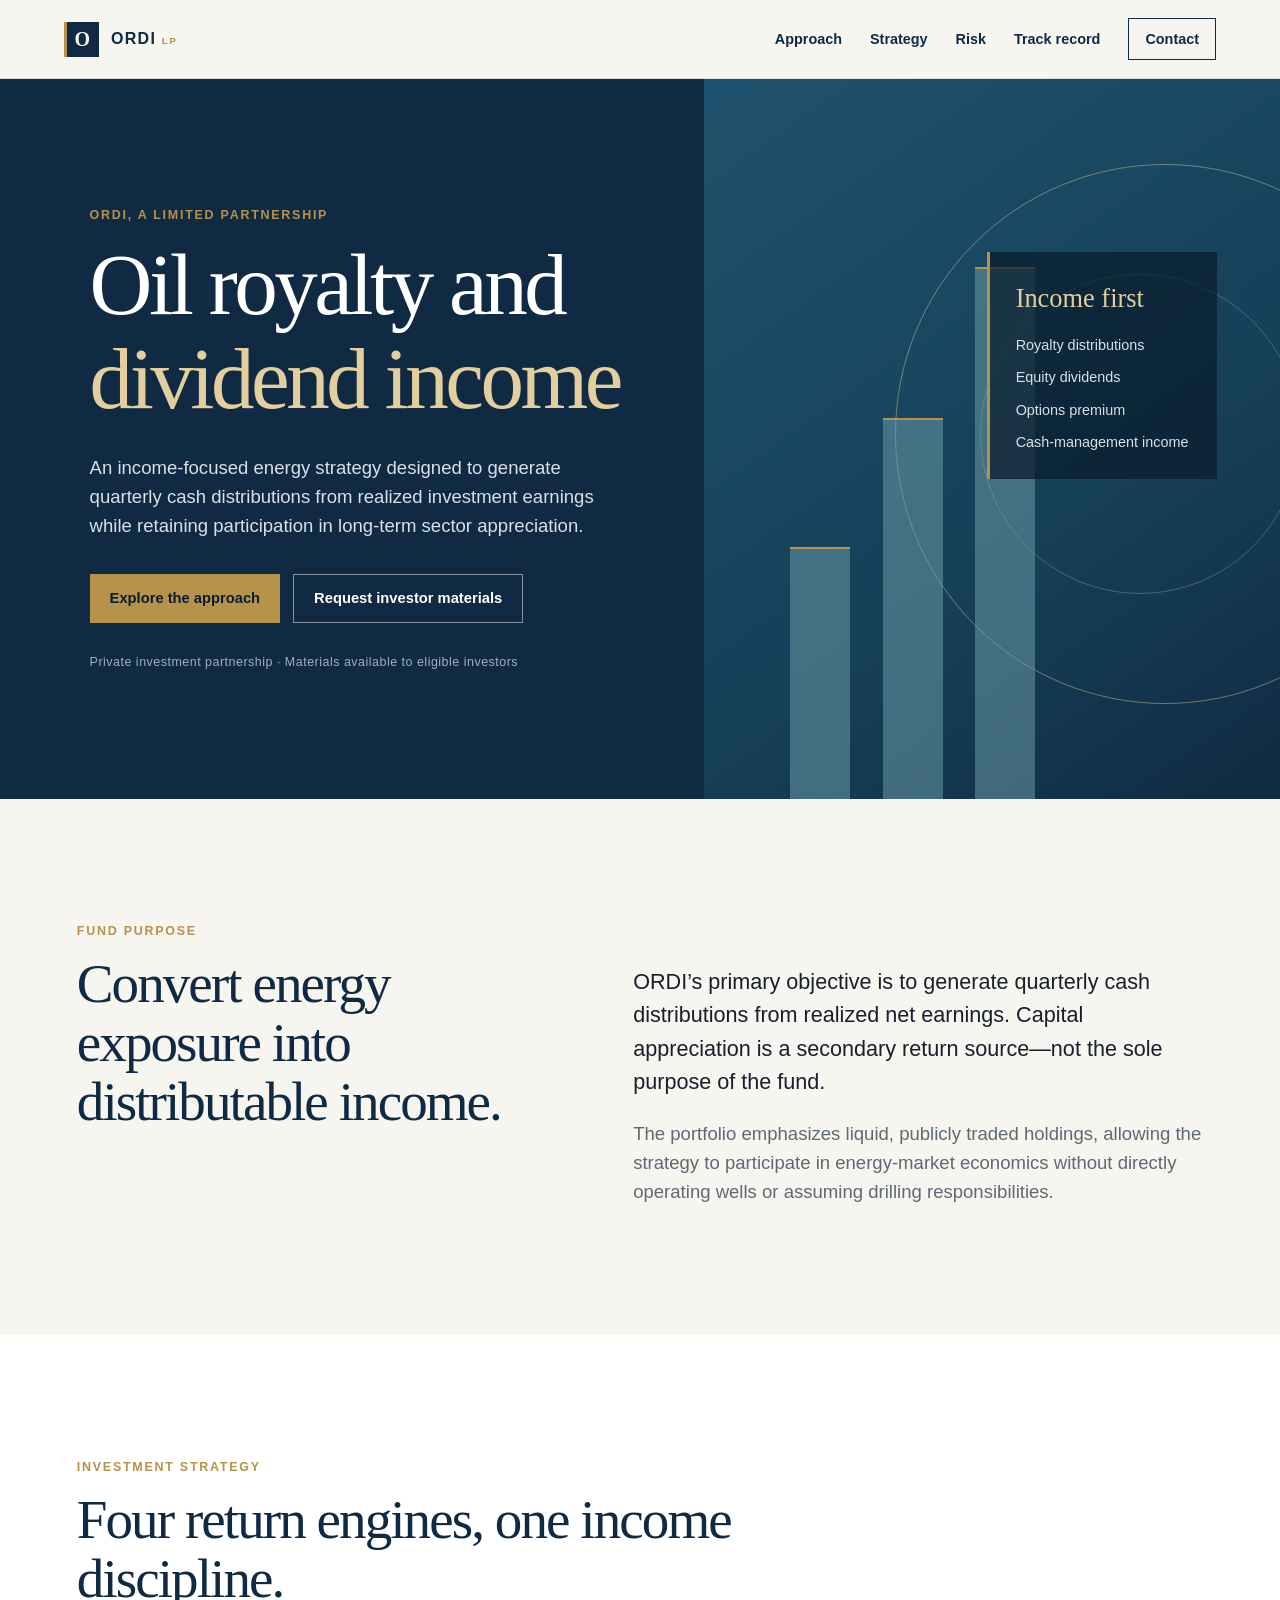
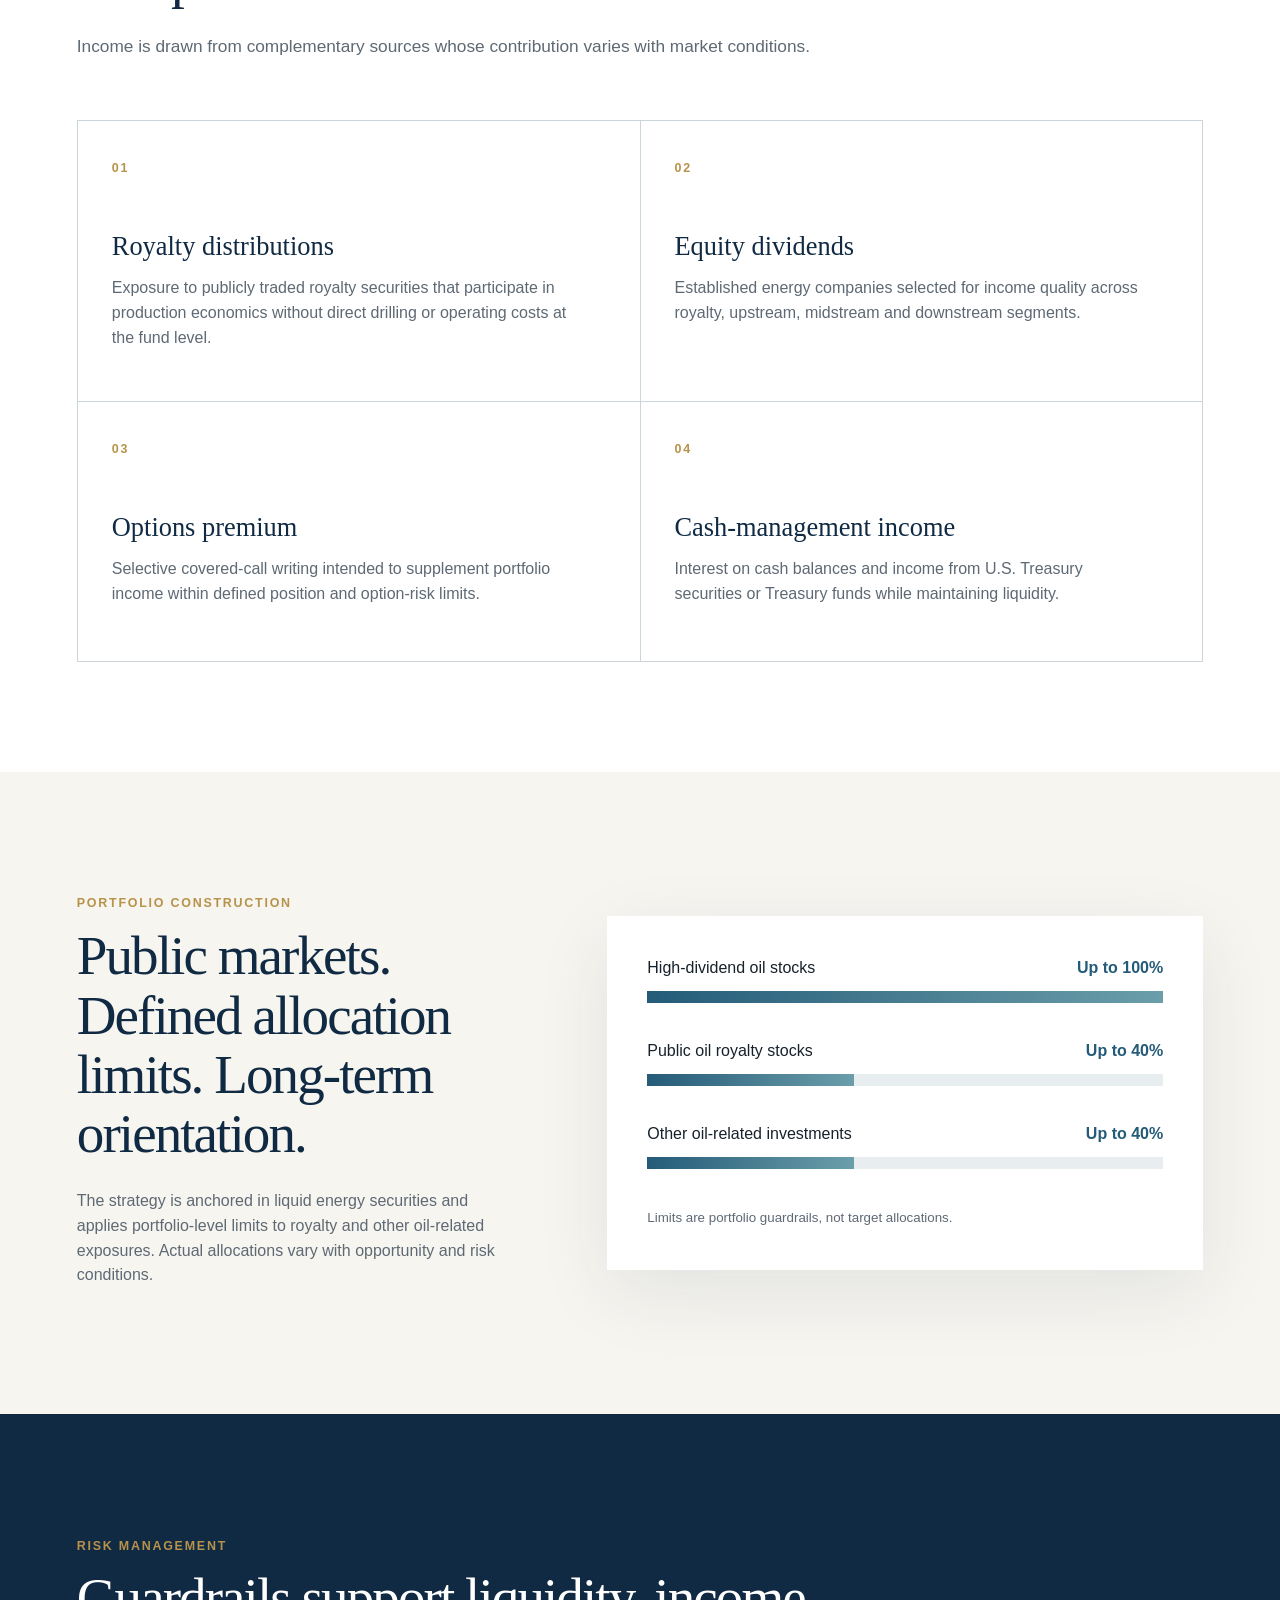
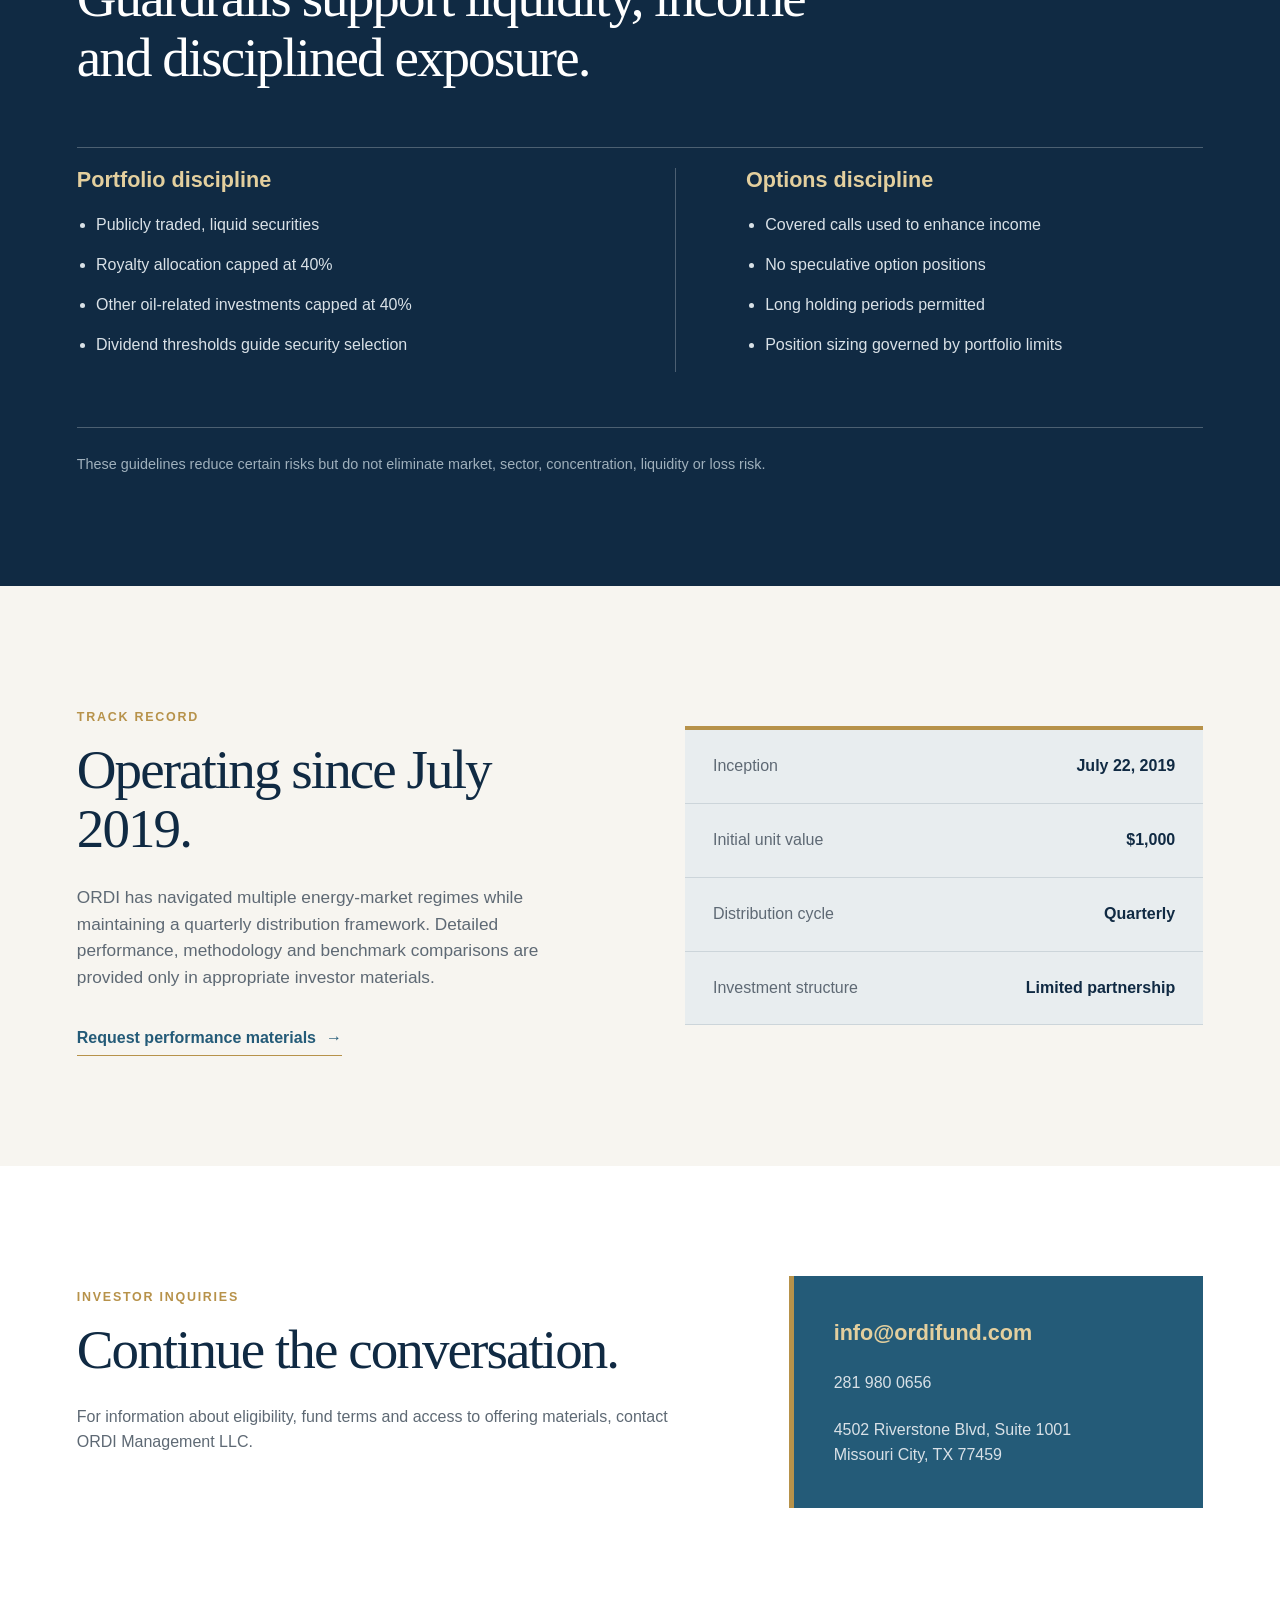
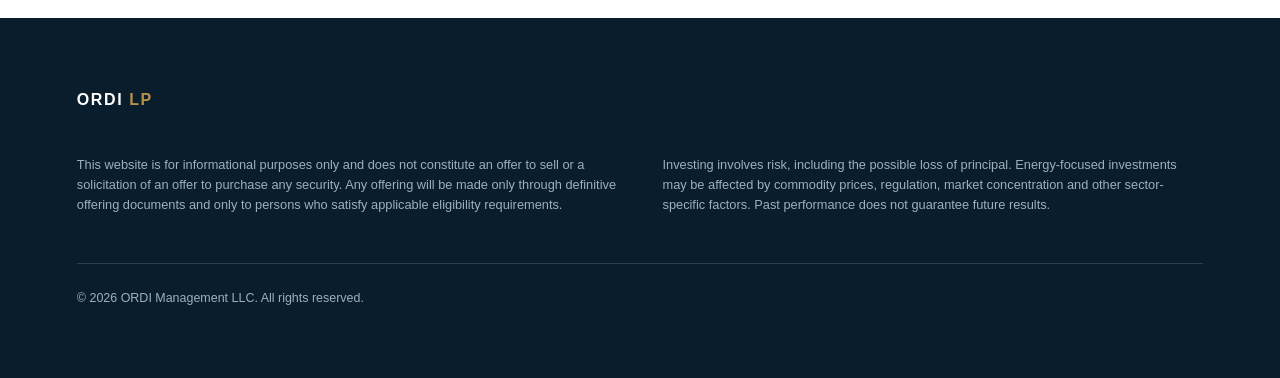
==== index.html @ 0c587f1a "Rename ORDI Fund.html to index.html" ====
<!DOCTYPE html>
<!-- saved from url=(0048)https://www.ordifund.com/ -->
<html lang="en"><head><meta http-equiv="Content-Type" content="text/html; charset=UTF-8">
  
  <meta name="viewport" content="width=device-width, initial-scale=1">
  <meta name="description" content="ORDI LP is an income-focused private investment partnership specializing in publicly traded oil royalty and energy securities.">
  <title>ORDI LP | Oil Royalty &amp; Dividend Income</title>
  <link rel="stylesheet" href="./ORDI Fund_files/styles.css">
</head>
<body>
  <header class="site-header">
    <a class="brand" href="https://www.ordifund.com/#top" aria-label="ORDI LP home">
      <span class="brand-mark">O</span>
      <span>ORDI <small>LP</small></span>
    </a>
    <button class="menu-button" type="button" aria-expanded="false" aria-controls="primary-nav">Menu</button>
    <nav id="primary-nav" aria-label="Primary navigation">
      <a href="https://www.ordifund.com/#approach">Approach</a>
      <a href="https://www.ordifund.com/#strategy">Strategy</a>
      <a href="https://www.ordifund.com/#risk">Risk</a>
      <a href="https://www.ordifund.com/#track-record">Track record</a>
      <a class="nav-cta" href="mailto:info@ordifund.com?subject=ORDI%20LP%20Inquiry">Contact</a>
    </nav>
  </header>

  <main id="top">
    <section class="hero">
      <div class="hero-copy">
        <p class="eyebrow">ORDI, A Limited Partnership</p>
        <h1>Oil royalty and<br><span>dividend income</span></h1>
        <p class="hero-intro">An income-focused energy strategy designed to generate quarterly cash distributions from realized investment earnings while retaining participation in long-term sector appreciation.</p>
        <div class="hero-actions">
          <a class="button primary" href="https://www.ordifund.com/#approach">Explore the approach</a>
          <a class="button secondary" href="mailto:info@ordifund.com?subject=Request%20ORDI%20Investor%20Materials">Request investor materials</a>
        </div>
        <p class="eligibility-line">Private investment partnership · Materials available to eligible investors</p>
      </div>
      <div class="hero-visual" aria-hidden="true">
        <div class="orbit orbit-one"></div>
        <div class="orbit orbit-two"></div>
        <div class="bar bar-one"></div>
        <div class="bar bar-two"></div>
        <div class="bar bar-three"></div>
        <div class="visual-label">
          <strong>Income first</strong>
          <span>Royalty distributions</span>
          <span>Equity dividends</span>
          <span>Options premium</span>
          <span>Cash-management income</span>
        </div>
      </div>
    </section>

    <section class="purpose" id="approach">
      <div>
        <p class="section-label">Fund purpose</p>
        <h2>Convert energy exposure into distributable income.</h2>
      </div>
      <div class="purpose-copy">
        <p>ORDI’s primary objective is to generate quarterly cash distributions from realized net earnings. Capital appreciation is a secondary return source—not the sole purpose of the fund.</p>
        <p>The portfolio emphasizes liquid, publicly traded holdings, allowing the strategy to participate in energy-market economics without directly operating wells or assuming drilling responsibilities.</p>
      </div>
    </section>

    <section class="strategy-section" id="strategy">
      <div class="section-heading">
        <p class="section-label">Investment strategy</p>
        <h2>Four return engines, one income discipline.</h2>
        <p>Income is drawn from complementary sources whose contribution varies with market conditions.</p>
      </div>
      <div class="strategy-grid">
        <article>
          <span class="number">01</span>
          <h3>Royalty distributions</h3>
          <p>Exposure to publicly traded royalty securities that participate in production economics without direct drilling or operating costs at the fund level.</p>
        </article>
        <article>
          <span class="number">02</span>
          <h3>Equity dividends</h3>
          <p>Established energy companies selected for income quality across royalty, upstream, midstream and downstream segments.</p>
        </article>
        <article>
          <span class="number">03</span>
          <h3>Options premium</h3>
          <p>Selective covered-call writing intended to supplement portfolio income within defined position and option-risk limits.</p>
        </article>
        <article>
          <span class="number">04</span>
          <h3>Cash-management income</h3>
          <p>Interest on cash balances and income from U.S. Treasury securities or Treasury funds while maintaining liquidity.</p>
        </article>
      </div>
    </section>

    <section class="construction">
      <div class="construction-copy">
        <p class="section-label">Portfolio construction</p>
        <h2>Public markets. Defined allocation limits. Long-term orientation.</h2>
        <p>The strategy is anchored in liquid energy securities and applies portfolio-level limits to royalty and other oil-related exposures. Actual allocations vary with opportunity and risk conditions.</p>
      </div>
      <div class="allocation" aria-label="Illustrative portfolio allocation limits">
        <div class="allocation-row">
          <div><span>High-dividend oil stocks</span><strong>Up to 100%</strong></div>
          <div class="track"><i style="width:100%"></i></div>
        </div>
        <div class="allocation-row">
          <div><span>Public oil royalty stocks</span><strong>Up to 40%</strong></div>
          <div class="track"><i style="width:40%"></i></div>
        </div>
        <div class="allocation-row">
          <div><span>Other oil-related investments</span><strong>Up to 40%</strong></div>
          <div class="track"><i style="width:40%"></i></div>
        </div>
        <small>Limits are portfolio guardrails, not target allocations.</small>
      </div>
    </section>

    <section class="risk-section" id="risk">
      <div class="section-heading light">
        <p class="section-label">Risk management</p>
        <h2>Guardrails support liquidity, income and disciplined exposure.</h2>
      </div>
      <div class="risk-columns">
        <div>
          <h3>Portfolio discipline</h3>
          <ul>
            <li>Publicly traded, liquid securities</li>
            <li>Royalty allocation capped at 40%</li>
            <li>Other oil-related investments capped at 40%</li>
            <li>Dividend thresholds guide security selection</li>
          </ul>
        </div>
        <div>
          <h3>Options discipline</h3>
          <ul>
            <li>Covered calls used to enhance income</li>
            <li>No speculative option positions</li>
            <li>Long holding periods permitted</li>
            <li>Position sizing governed by portfolio limits</li>
          </ul>
        </div>
      </div>
      <p class="risk-warning">These guidelines reduce certain risks but do not eliminate market, sector, concentration, liquidity or loss risk.</p>
    </section>

    <section class="track-record" id="track-record">
      <div class="track-copy">
        <p class="section-label">Track record</p>
        <h2>Operating since July 2019.</h2>
        <p>ORDI has navigated multiple energy-market regimes while maintaining a quarterly distribution framework. Detailed performance, methodology and benchmark comparisons are provided only in appropriate investor materials.</p>
        <a class="text-link" href="mailto:info@ordifund.com?subject=Request%20ORDI%20Performance%20Materials">Request performance materials <span>→</span></a>
      </div>
      <dl class="track-facts">
        <div><dt>Inception</dt><dd>July 22, 2019</dd></div>
        <div><dt>Initial unit value</dt><dd>$1,000</dd></div>
        <div><dt>Distribution cycle</dt><dd>Quarterly</dd></div>
        <div><dt>Investment structure</dt><dd>Limited partnership</dd></div>
      </dl>
    </section>

    <section class="contact-section">
      <div>
        <p class="section-label">Investor inquiries</p>
        <h2>Continue the conversation.</h2>
        <p>For information about eligibility, fund terms and access to offering materials, contact ORDI Management LLC.</p>
      </div>
      <div class="contact-card">
        <a href="mailto:info@ordifund.com">info@ordifund.com</a>
        <span>281 980 0656</span>
        <span>4502 Riverstone Blvd, Suite 1001<br>Missouri City, TX 77459</span>
      </div>
    </section>
  </main>

  <footer>
    <div class="footer-brand">ORDI <span>LP</span></div>
    <div class="disclosure">
      <p>This website is for informational purposes only and does not constitute an offer to sell or a solicitation of an offer to purchase any security. Any offering will be made only through definitive offering documents and only to persons who satisfy applicable eligibility requirements.</p>
      <p>Investing involves risk, including the possible loss of principal. Energy-focused investments may be affected by commodity prices, regulation, market concentration and other sector-specific factors. Past performance does not guarantee future results.</p>
    </div>
    <p class="copyright">© <span id="year">2026</span> ORDI Management LLC. All rights reserved.</p>
  </footer>

  <script src="./ORDI Fund_files/script.js.download"></script>


</body></html>
---- ORDI Fund_files/styles.css ----
:root {
  --navy: #102a43;
  --navy-deep: #091d2d;
  --blue: #245b78;
  --cyan: #6b9eaa;
  --green: #3f7f63;
  --gold: #b7924a;
  --gold-light: #e3cf9e;
  --ink: #17212b;
  --muted: #5e6974;
  --paper: #f7f5f0;
  --pale: #e8edef;
  --line: #ccd5da;
  --white: #fff;
  --max: 1180px;
}

* { box-sizing: border-box; }
html { scroll-behavior: smooth; }
body { margin: 0; background: var(--paper); color: var(--ink); font-family: "Aptos", "Segoe UI", Arial, sans-serif; line-height: 1.55; }
a { color: inherit; }
.site-header { position: sticky; top: 0; z-index: 20; display: flex; align-items: center; justify-content: space-between; padding: 18px max(5vw, calc((100vw - var(--max))/2)); background: rgba(247,245,240,.94); border-bottom: 1px solid rgba(16,42,67,.12); backdrop-filter: blur(14px); }
.brand { display: inline-flex; align-items: center; gap: 12px; color: var(--navy); font-weight: 750; letter-spacing: .08em; text-decoration: none; }
.brand small { color: var(--gold); font-size: .62em; }
.brand-mark { display: grid; place-items: center; width: 35px; height: 35px; color: var(--paper); background: var(--navy); border-left: 3px solid var(--gold); font-family: Georgia, serif; font-size: 20px; }
nav { display: flex; align-items: center; gap: 28px; }
nav a { color: var(--navy); font-size: .9rem; font-weight: 650; text-decoration: none; }
nav a:hover { color: var(--gold); }
.nav-cta { padding: 9px 16px; border: 1px solid var(--navy); }
.menu-button { display: none; border: 1px solid var(--navy); background: transparent; padding: 8px 12px; color: var(--navy); font: inherit; }

.hero { min-height: 720px; display: grid; grid-template-columns: 1.1fr .9fr; background: var(--navy); color: var(--white); overflow: hidden; }
.hero-copy { display: flex; flex-direction: column; justify-content: center; padding: 100px max(7vw, calc((100vw - var(--max))/2)); padding-right: 6vw; }
.eyebrow, .section-label { color: var(--gold); font-size: .78rem; font-weight: 750; letter-spacing: .14em; text-transform: uppercase; }
h1, h2, h3 { margin-top: 0; line-height: 1.08; }
h1 { margin-bottom: 28px; font-family: Georgia, "Times New Roman", serif; font-size: clamp(3.7rem, 6.8vw, 6.7rem); font-weight: 400; letter-spacing: -.04em; }
h1 span { color: var(--gold-light); }
.hero-intro { max-width: 700px; margin: 0 0 34px; color: #d9e1e7; font-size: 1.16rem; }
.hero-actions { display: flex; flex-wrap: wrap; gap: 13px; }
.button { display: inline-flex; align-items: center; justify-content: center; min-height: 48px; padding: 12px 20px; font-size: .92rem; font-weight: 700; text-decoration: none; }
.button.primary { background: var(--gold); color: var(--navy-deep); }
.button.primary:hover { background: var(--gold-light); }
.button.secondary { border: 1px solid rgba(255,255,255,.5); color: var(--white); }
.button.secondary:hover { border-color: var(--gold-light); color: var(--gold-light); }
.eligibility-line { margin-top: 30px; color: #9fb0bc; font-size: .78rem; letter-spacing: .04em; }
.hero-visual { position: relative; min-height: 720px; background: linear-gradient(145deg, #1f526e 0%, #163e57 64%, #102a43 100%); overflow: hidden; }
.orbit { position: absolute; border: 1px solid rgba(227,207,158,.45); border-radius: 50%; }
.orbit-one { width: 540px; height: 540px; right: -155px; top: 85px; }
.orbit-two { width: 320px; height: 320px; right: -20px; top: 195px; border-color: rgba(255,255,255,.22); }
.bar { position: absolute; bottom: 0; width: 60px; background: rgba(107,158,170,.52); border-top: 2px solid var(--gold); }
.bar-one { height: 35%; left: 15%; }
.bar-two { height: 53%; left: 31%; }
.bar-three { height: 74%; left: 47%; }
.visual-label { position: absolute; right: 11%; top: 24%; display: flex; flex-direction: column; gap: 10px; width: 230px; padding: 26px; background: rgba(9,29,45,.72); border-left: 3px solid var(--gold); }
.visual-label strong { margin-bottom: 5px; color: var(--gold-light); font-family: Georgia, serif; font-size: 1.65rem; font-weight: 400; }
.visual-label span { color: #d9e1e7; font-size: .9rem; }

section:not(.hero) { padding: 110px max(6vw, calc((100vw - var(--max))/2)); }
.purpose { display: grid; grid-template-columns: .9fr 1.1fr; gap: 90px; }
h2 { margin-bottom: 25px; color: var(--navy); font-family: Georgia, "Times New Roman", serif; font-size: clamp(2.4rem, 4.3vw, 4.5rem); font-weight: 400; letter-spacing: -.035em; }
.purpose-copy { padding-top: 34px; color: var(--muted); font-size: 1.16rem; }
.purpose-copy p:first-child { color: var(--ink); font-size: 1.35rem; }
.strategy-section { background: var(--white); }
.section-heading { max-width: 780px; margin-bottom: 60px; }
.section-heading > p:last-child { color: var(--muted); font-size: 1.08rem; }
.strategy-grid { display: grid; grid-template-columns: repeat(2, 1fr); border-top: 1px solid var(--line); border-left: 1px solid var(--line); }
.strategy-grid article { min-height: 260px; padding: 34px; border-right: 1px solid var(--line); border-bottom: 1px solid var(--line); }
.number { color: var(--gold); font-size: .78rem; font-weight: 800; letter-spacing: .14em; }
.strategy-grid h3 { margin: 52px 0 14px; color: var(--navy); font-family: Georgia, serif; font-size: 1.65rem; font-weight: 400; }
.strategy-grid p { max-width: 470px; color: var(--muted); }
.construction { display: grid; grid-template-columns: .85fr 1.15fr; gap: 90px; align-items: center; }
.construction-copy > p:last-child { color: var(--muted); }
.allocation { padding: 40px; background: var(--white); box-shadow: 0 22px 70px rgba(16,42,67,.09); }
.allocation-row { margin-bottom: 36px; }
.allocation-row > div:first-child { display: flex; justify-content: space-between; gap: 20px; margin-bottom: 10px; }
.allocation-row strong { color: var(--blue); }
.track { height: 12px; overflow: hidden; background: var(--pale); }
.track i { display: block; height: 100%; background: linear-gradient(90deg, var(--blue), var(--cyan)); }
.allocation small { color: var(--muted); }
.risk-section { background: var(--navy); color: var(--white); }
.section-heading.light h2 { color: var(--white); }
.risk-columns { display: grid; grid-template-columns: 1fr 1fr; gap: 70px; padding-top: 20px; border-top: 1px solid rgba(255,255,255,.25); }
.risk-columns > div + div { border-left: 1px solid rgba(255,255,255,.25); padding-left: 70px; }
.risk-columns h3 { color: var(--gold-light); font-size: 1.35rem; }
.risk-columns ul { margin: 0; padding-left: 1.2rem; color: #d9e1e7; }
.risk-columns li { margin: 15px 0; }
.risk-warning { margin: 55px 0 0; padding-top: 25px; border-top: 1px solid rgba(255,255,255,.25); color: #9fb0bc; font-size: .9rem; }
.track-record { display: grid; grid-template-columns: 1fr 1fr; gap: 90px; align-items: center; }
.track-copy > p:nth-of-type(2) { color: var(--muted); font-size: 1.08rem; }
.text-link { display: inline-flex; gap: 10px; margin-top: 18px; color: var(--blue); font-weight: 750; text-decoration: none; border-bottom: 1px solid var(--gold); padding-bottom: 4px; }
.track-facts { margin: 0; border-top: 4px solid var(--gold); background: var(--pale); }
.track-facts div { display: flex; justify-content: space-between; gap: 30px; padding: 24px 28px; border-bottom: 1px solid var(--line); }
.track-facts dt { color: var(--muted); }
.track-facts dd { margin: 0; color: var(--navy); font-weight: 750; text-align: right; }
.contact-section { display: grid; grid-template-columns: 1.2fr .8fr; gap: 90px; background: var(--white); }
.contact-section > div:first-child > p:last-child { color: var(--muted); }
.contact-card { display: flex; flex-direction: column; justify-content: center; gap: 22px; padding: 40px; background: var(--blue); color: var(--white); border-left: 5px solid var(--gold); }
.contact-card a { color: var(--gold-light); font-size: 1.35rem; font-weight: 700; text-decoration: none; }
.contact-card span { color: #d9e1e7; }
footer { padding: 70px max(6vw, calc((100vw - var(--max))/2)); background: var(--navy-deep); color: #9fb0bc; }
.footer-brand { margin-bottom: 30px; color: var(--white); font-weight: 800; letter-spacing: .1em; }
.footer-brand span { color: var(--gold); }
.disclosure { display: grid; grid-template-columns: 1fr 1fr; gap: 45px; font-size: .8rem; }
.copyright { margin: 35px 0 0; padding-top: 25px; border-top: 1px solid rgba(255,255,255,.15); font-size: .78rem; }

@media (max-width: 900px) {
  .menu-button { display: block; }
  nav { position: absolute; top: 72px; left: 0; right: 0; display: none; flex-direction: column; align-items: stretch; gap: 0; padding: 14px 5vw 22px; background: var(--paper); border-bottom: 1px solid var(--line); }
  nav.open { display: flex; }
  nav a { padding: 12px 0; }
  .nav-cta { margin-top: 8px; padding: 11px 14px; text-align: center; }
  .hero { grid-template-columns: 1fr; }
  .hero-copy { min-height: 650px; padding: 80px 6vw; }
  .hero-visual { min-height: 440px; }
  .purpose, .construction, .track-record, .contact-section { grid-template-columns: 1fr; gap: 45px; }
  .purpose-copy { padding-top: 0; }
}

@media (max-width: 620px) {
  section:not(.hero) { padding: 76px 6vw; }
  h1 { font-size: clamp(3rem, 15vw, 4.5rem); }
  .hero-intro { font-size: 1rem; }
  .hero-actions { flex-direction: column; align-items: stretch; }
  .strategy-grid, .risk-columns, .disclosure { grid-template-columns: 1fr; }
  .strategy-grid article { min-height: auto; }
  .risk-columns { gap: 25px; }
  .risk-columns > div + div { padding: 25px 0 0; border-left: 0; border-top: 1px solid rgba(255,255,255,.25); }
  .allocation { padding: 28px 22px; }
  .track-facts div { flex-direction: column; gap: 3px; }
  .track-facts dd { text-align: left; }
}

@media (prefers-reduced-motion: reduce) {
  html { scroll-behavior: auto; }
}
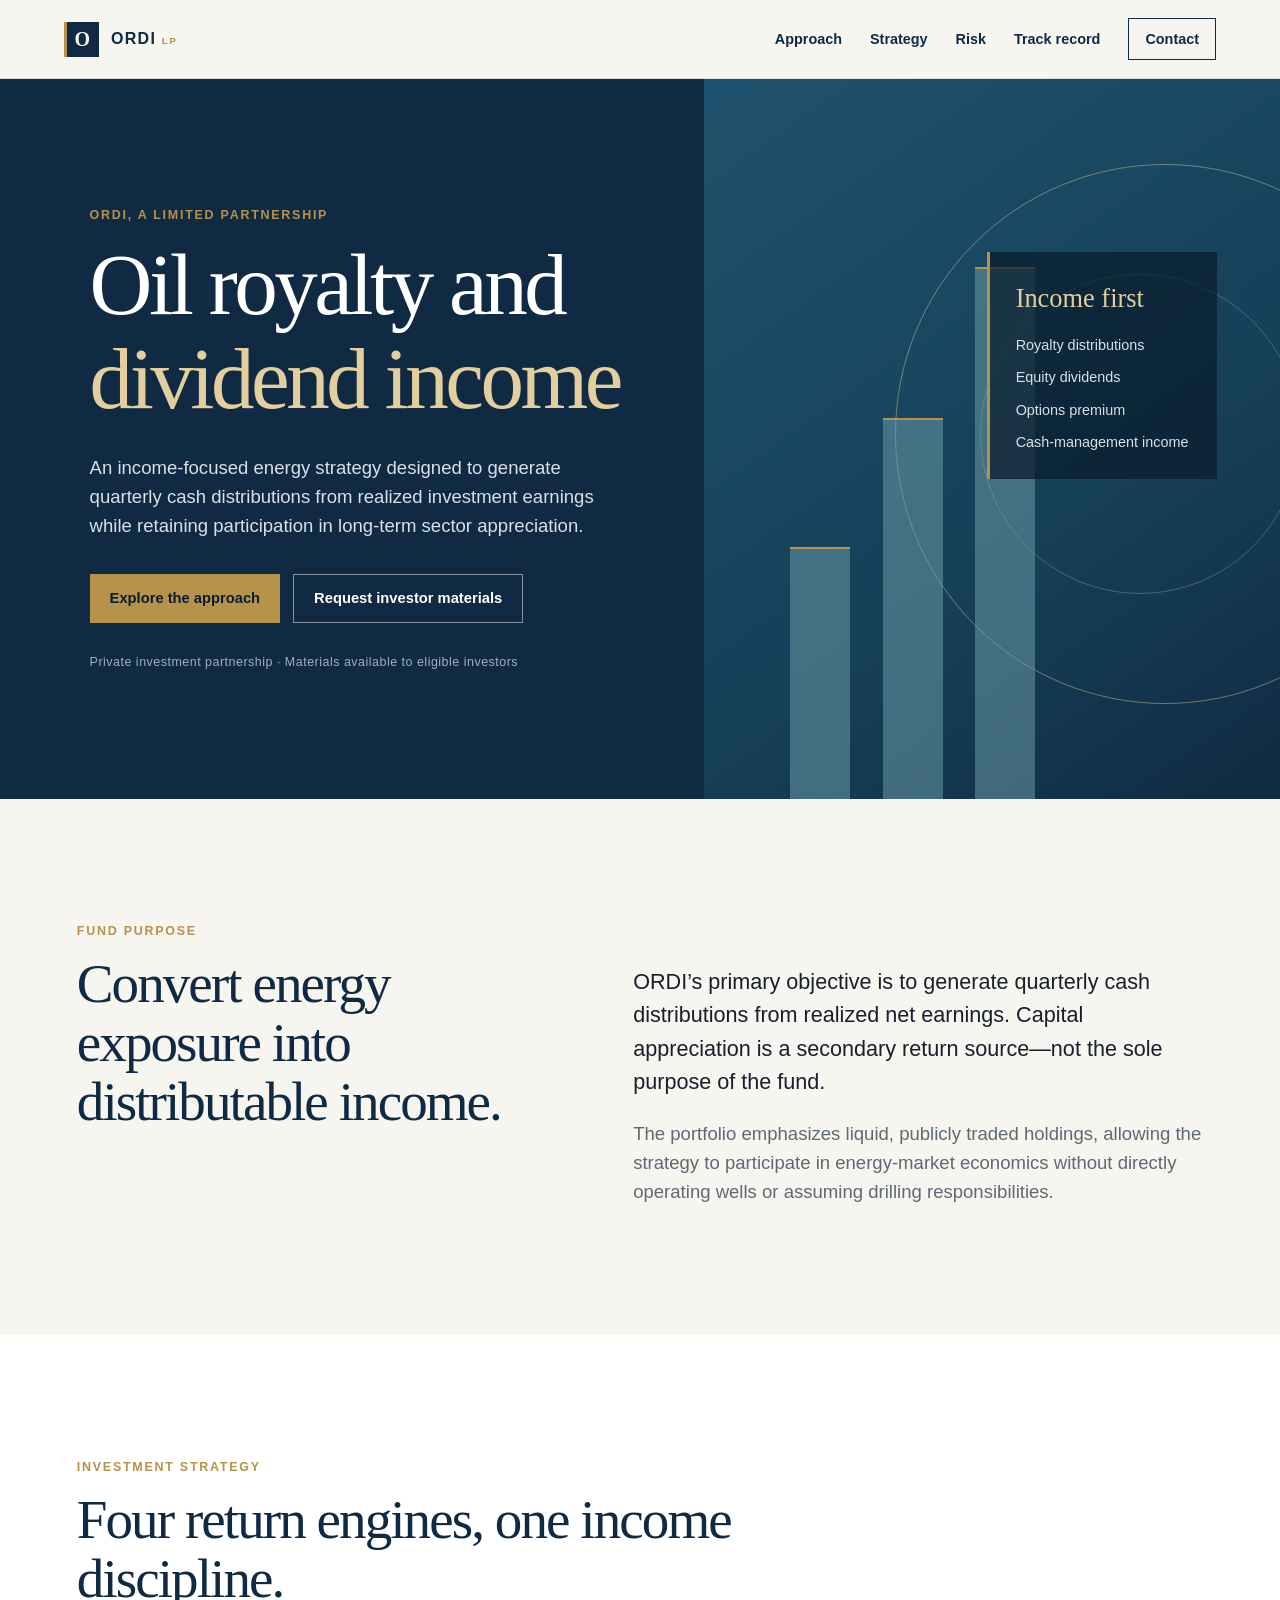
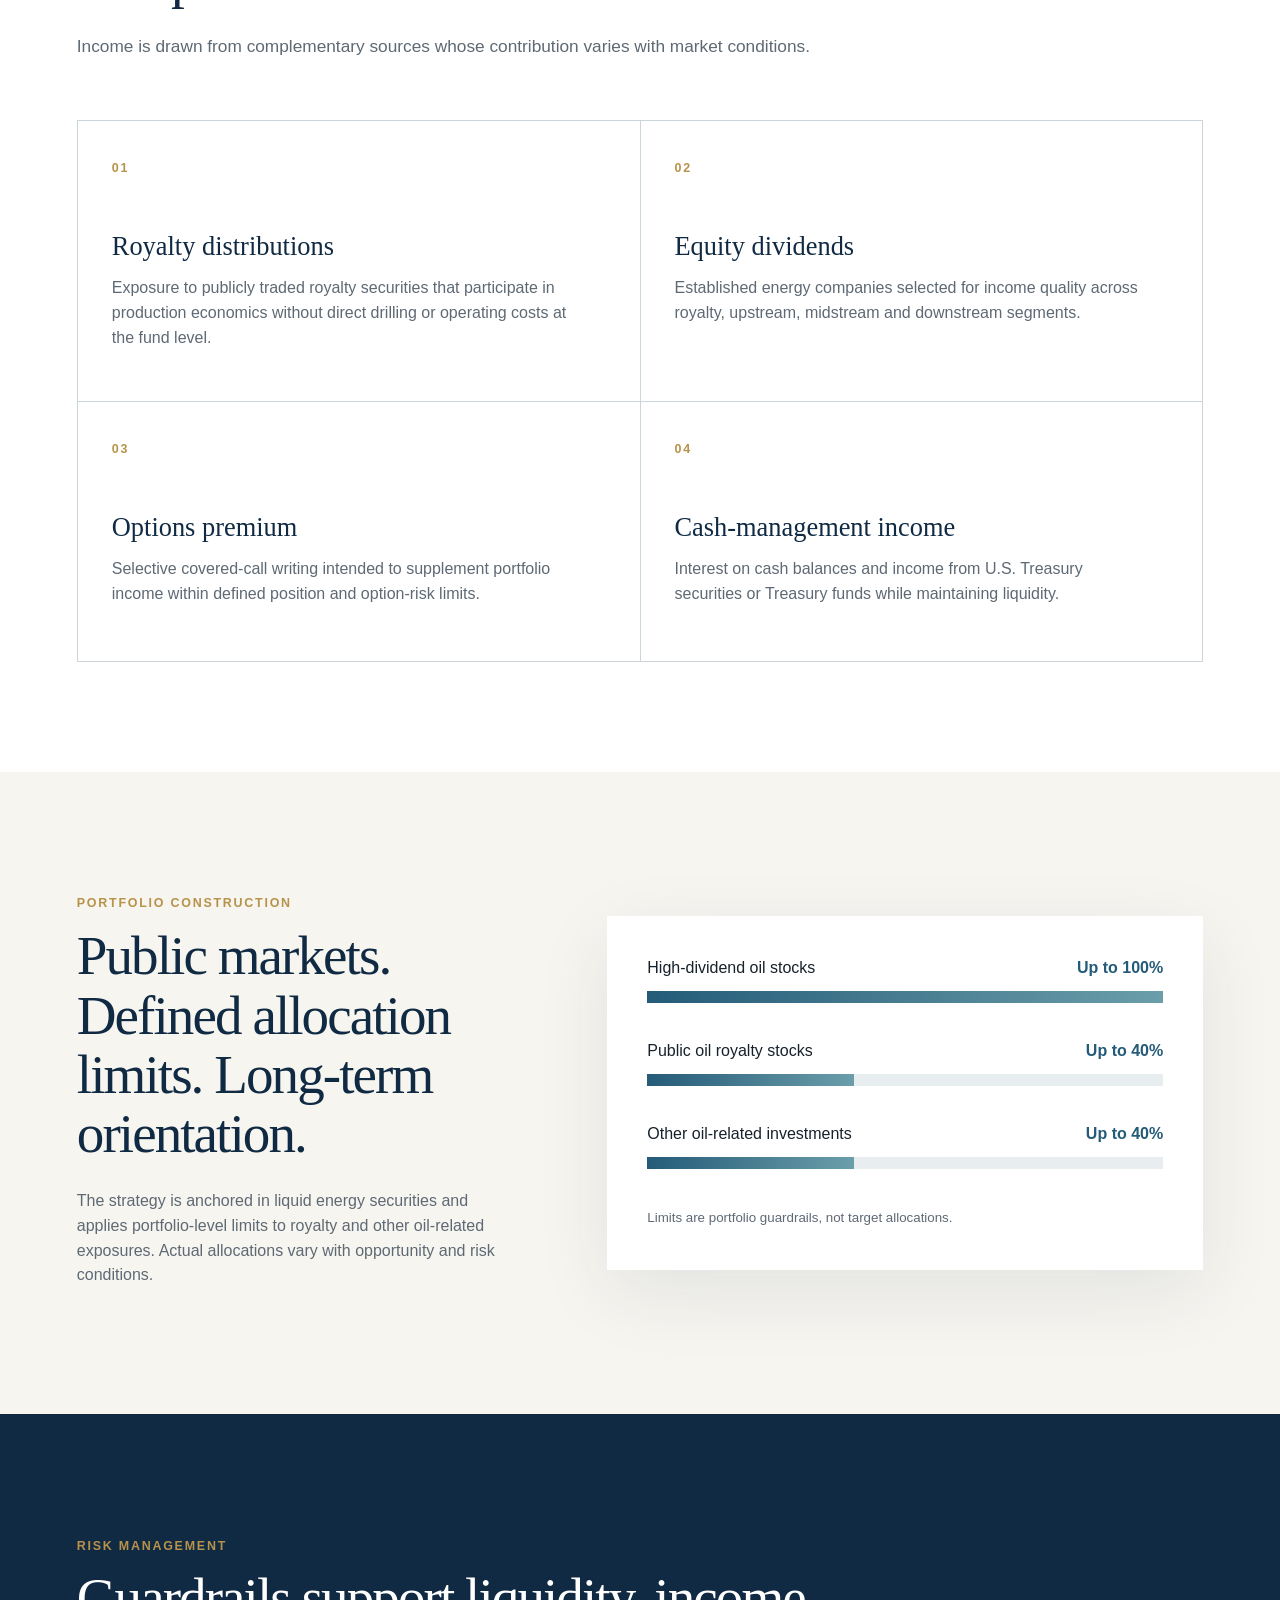
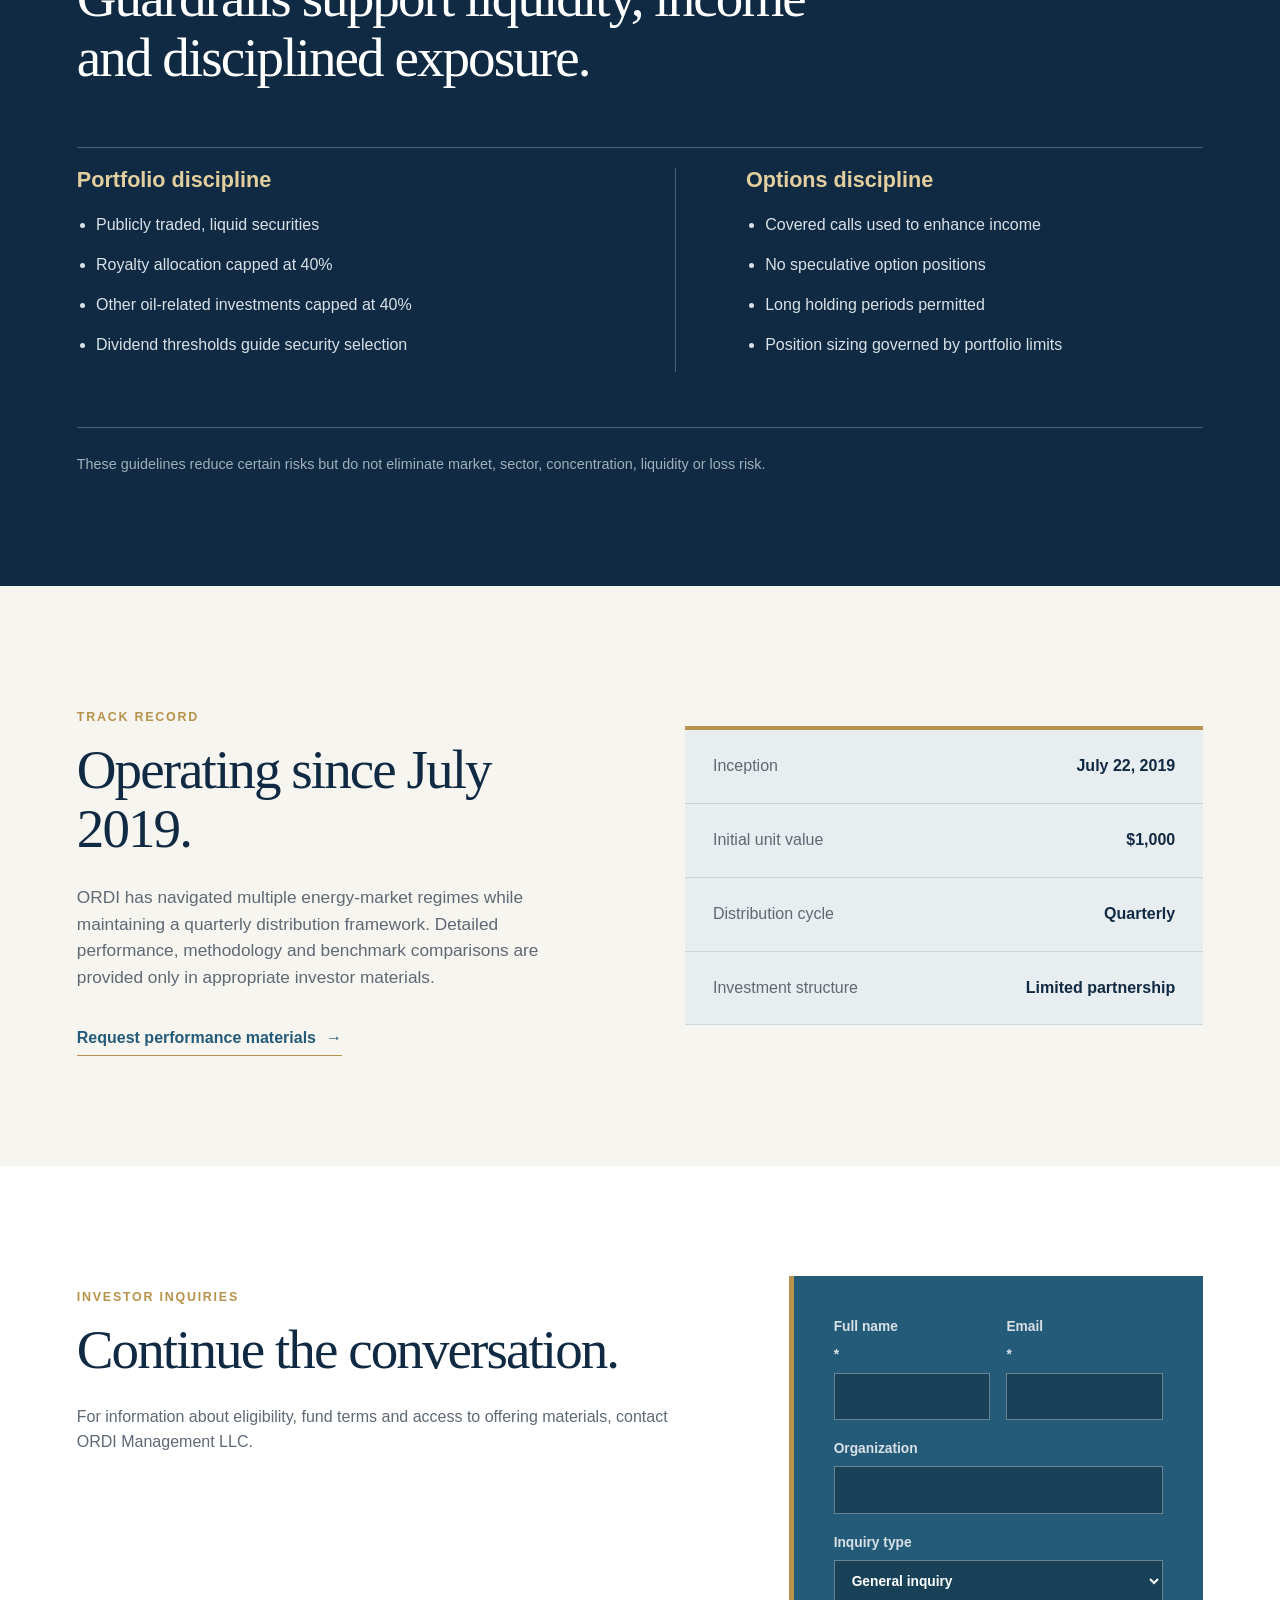
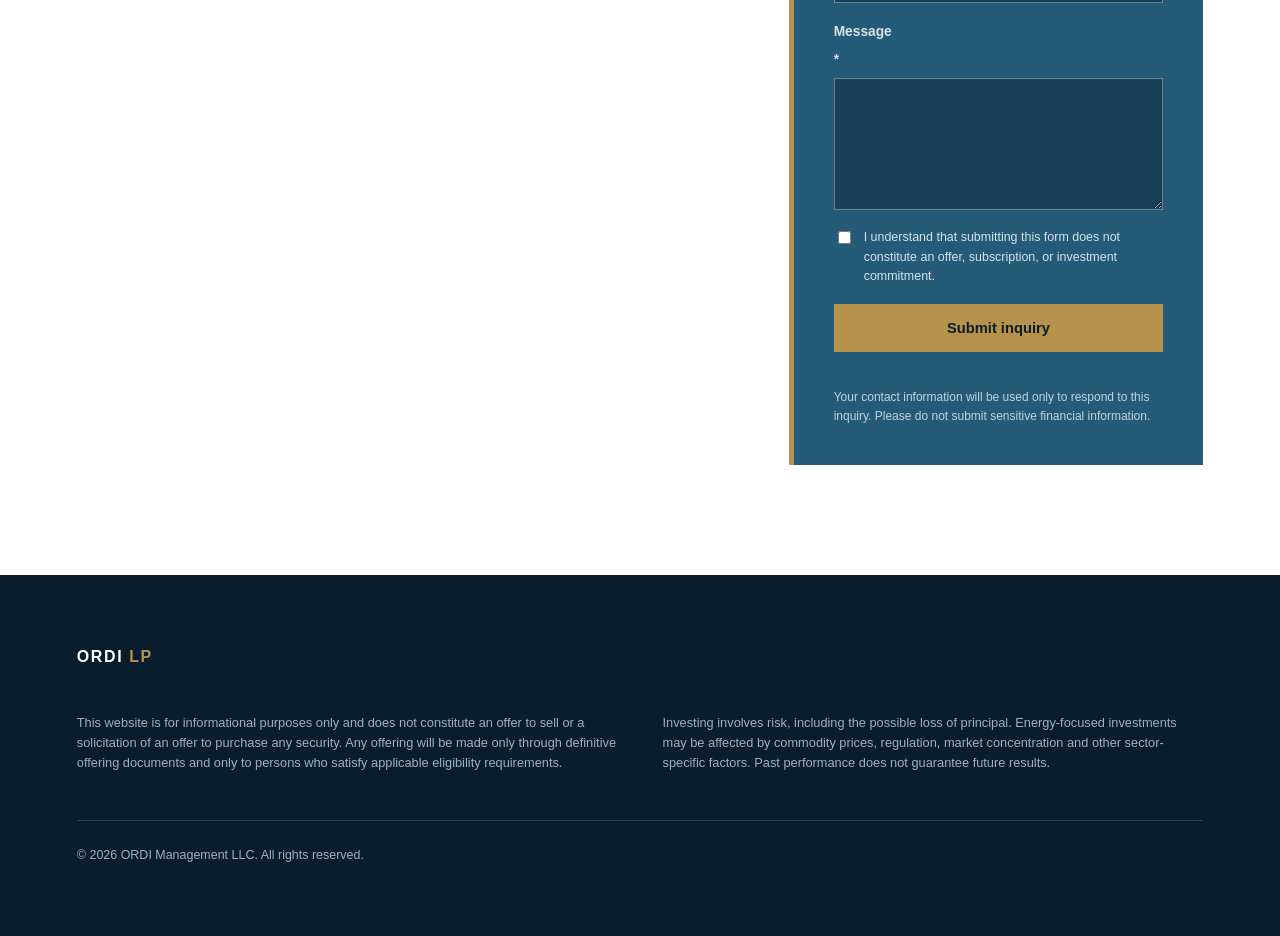
==== commit 6cacf68c: "New iteration from ChatGPT" ====
--- a/index.html
+++ b/index.html
@@ -1,25 +1,30 @@
-<!DOCTYPE html>
-<!-- saved from url=(0048)https://www.ordifund.com/ -->
-<html lang="en"><head><meta http-equiv="Content-Type" content="text/html; charset=UTF-8">
-  
+<!doctype html>
+<html lang="en">
+<head>
+  <meta charset="utf-8">
   <meta name="viewport" content="width=device-width, initial-scale=1">
   <meta name="description" content="ORDI LP is an income-focused private investment partnership specializing in publicly traded oil royalty and energy securities.">
+  <link rel="canonical" href="https://www.ordifund.com/">
+  <meta property="og:title" content="ORDI LP | Oil Royalty & Dividend Income">
+  <meta property="og:description" content="An income-focused private investment partnership specializing in publicly traded oil royalty and energy securities.">
+  <meta property="og:url" content="https://www.ordifund.com/">
+  <meta property="og:type" content="website">
   <title>ORDI LP | Oil Royalty &amp; Dividend Income</title>
-  <link rel="stylesheet" href="./ORDI Fund_files/styles.css">
+  <link rel="stylesheet" href="styles.css">
 </head>
 <body>
   <header class="site-header">
-    <a class="brand" href="https://www.ordifund.com/#top" aria-label="ORDI LP home">
+    <a class="brand" href="#top" aria-label="ORDI LP home">
       <span class="brand-mark">O</span>
       <span>ORDI <small>LP</small></span>
     </a>
     <button class="menu-button" type="button" aria-expanded="false" aria-controls="primary-nav">Menu</button>
     <nav id="primary-nav" aria-label="Primary navigation">
-      <a href="https://www.ordifund.com/#approach">Approach</a>
-      <a href="https://www.ordifund.com/#strategy">Strategy</a>
-      <a href="https://www.ordifund.com/#risk">Risk</a>
-      <a href="https://www.ordifund.com/#track-record">Track record</a>
-      <a class="nav-cta" href="mailto:info@ordifund.com?subject=ORDI%20LP%20Inquiry">Contact</a>
+      <a href="#approach">Approach</a>
+      <a href="#strategy">Strategy</a>
+      <a href="#risk">Risk</a>
+      <a href="#track-record">Track record</a>
+      <a class="nav-cta" href="#inquiry">Contact</a>
     </nav>
   </header>
 
@@ -30,8 +35,8 @@
         <h1>Oil royalty and<br><span>dividend income</span></h1>
         <p class="hero-intro">An income-focused energy strategy designed to generate quarterly cash distributions from realized investment earnings while retaining participation in long-term sector appreciation.</p>
         <div class="hero-actions">
-          <a class="button primary" href="https://www.ordifund.com/#approach">Explore the approach</a>
-          <a class="button secondary" href="mailto:info@ordifund.com?subject=Request%20ORDI%20Investor%20Materials">Request investor materials</a>
+          <a class="button primary" href="#approach">Explore the approach</a>
+          <a class="button secondary" href="#inquiry">Request investor materials</a>
         </div>
         <p class="eligibility-line">Private investment partnership · Materials available to eligible investors</p>
       </div>
@@ -148,7 +153,7 @@
         <p class="section-label">Track record</p>
         <h2>Operating since July 2019.</h2>
         <p>ORDI has navigated multiple energy-market regimes while maintaining a quarterly distribution framework. Detailed performance, methodology and benchmark comparisons are provided only in appropriate investor materials.</p>
-        <a class="text-link" href="mailto:info@ordifund.com?subject=Request%20ORDI%20Performance%20Materials">Request performance materials <span>→</span></a>
+        <a class="text-link" href="#inquiry">Request performance materials <span>→</span></a>
       </div>
       <dl class="track-facts">
         <div><dt>Inception</dt><dd>July 22, 2019</dd></div>
@@ -158,17 +163,36 @@
       </dl>
     </section>
 
-    <section class="contact-section">
+    <section class="contact-section" id="inquiry">
       <div>
         <p class="section-label">Investor inquiries</p>
         <h2>Continue the conversation.</h2>
         <p>For information about eligibility, fund terms and access to offering materials, contact ORDI Management LLC.</p>
       </div>
-      <div class="contact-card">
-        <a href="mailto:info@ordifund.com">info@ordifund.com</a>
-        <span>281 980 0656</span>
-        <span>4502 Riverstone Blvd, Suite 1001<br>Missouri City, TX 77459</span>
-      </div>
+      <form class="inquiry-form" id="inquiry-form" action="https://formspree.io/f/REPLACE_WITH_FORM_ID" method="POST">
+        <input type="hidden" name="_subject" value="New inquiry from ORDIFund.com">
+        <input type="hidden" name="form_started_at" id="form-started-at" value="">
+        <div class="honeypot" aria-hidden="true">
+          <label>Leave this field blank <input name="company_website" tabindex="-1" autocomplete="off"></label>
+        </div>
+        <div class="form-row">
+          <label>Full name <span aria-hidden="true">*</span><input name="name" autocomplete="name" required maxlength="100"></label>
+          <label>Email <span aria-hidden="true">*</span><input type="email" name="email" autocomplete="email" required maxlength="160"></label>
+        </div>
+        <label>Organization <input name="organization" autocomplete="organization" maxlength="160"></label>
+        <label>Inquiry type
+          <select name="inquiry_type">
+            <option>General inquiry</option>
+            <option>Request investor materials</option>
+            <option>Request performance materials</option>
+          </select>
+        </label>
+        <label>Message <span aria-hidden="true">*</span><textarea name="message" rows="5" required maxlength="3000"></textarea></label>
+        <label class="consent"><input type="checkbox" required> <span>I understand that submitting this form does not constitute an offer, subscription, or investment commitment.</span></label>
+        <button class="button primary" type="submit">Submit inquiry</button>
+        <p class="form-status" id="form-status" role="status" aria-live="polite"></p>
+        <p class="form-note">Your contact information will be used only to respond to this inquiry. Please do not submit sensitive financial information.</p>
+      </form>
     </section>
   </main>
 
@@ -178,10 +202,9 @@
       <p>This website is for informational purposes only and does not constitute an offer to sell or a solicitation of an offer to purchase any security. Any offering will be made only through definitive offering documents and only to persons who satisfy applicable eligibility requirements.</p>
       <p>Investing involves risk, including the possible loss of principal. Energy-focused investments may be affected by commodity prices, regulation, market concentration and other sector-specific factors. Past performance does not guarantee future results.</p>
     </div>
-    <p class="copyright">© <span id="year">2026</span> ORDI Management LLC. All rights reserved.</p>
+    <p class="copyright">© <span id="year"></span> ORDI Management LLC. All rights reserved.</p>
   </footer>
 
-  <script src="./ORDI Fund_files/script.js.download"></script>
-
-
-</body></html>
+  <script src="script.js"></script>
+</body>
+</html>
--- a/styles.css
+++ b/styles.css
@@ -0,0 +1,147 @@
+:root {
+  --navy: #102a43;
+  --navy-deep: #091d2d;
+  --blue: #245b78;
+  --cyan: #6b9eaa;
+  --green: #3f7f63;
+  --gold: #b7924a;
+  --gold-light: #e3cf9e;
+  --ink: #17212b;
+  --muted: #5e6974;
+  --paper: #f7f5f0;
+  --pale: #e8edef;
+  --line: #ccd5da;
+  --white: #fff;
+  --max: 1180px;
+}
+
+* { box-sizing: border-box; }
+html { scroll-behavior: smooth; }
+body { margin: 0; background: var(--paper); color: var(--ink); font-family: "Aptos", "Segoe UI", Arial, sans-serif; line-height: 1.55; }
+a { color: inherit; }
+.site-header { position: sticky; top: 0; z-index: 20; display: flex; align-items: center; justify-content: space-between; padding: 18px max(5vw, calc((100vw - var(--max))/2)); background: rgba(247,245,240,.94); border-bottom: 1px solid rgba(16,42,67,.12); backdrop-filter: blur(14px); }
+.brand { display: inline-flex; align-items: center; gap: 12px; color: var(--navy); font-weight: 750; letter-spacing: .08em; text-decoration: none; }
+.brand small { color: var(--gold); font-size: .62em; }
+.brand-mark { display: grid; place-items: center; width: 35px; height: 35px; color: var(--paper); background: var(--navy); border-left: 3px solid var(--gold); font-family: Georgia, serif; font-size: 20px; }
+nav { display: flex; align-items: center; gap: 28px; }
+nav a { color: var(--navy); font-size: .9rem; font-weight: 650; text-decoration: none; }
+nav a:hover { color: var(--gold); }
+.nav-cta { padding: 9px 16px; border: 1px solid var(--navy); }
+.menu-button { display: none; border: 1px solid var(--navy); background: transparent; padding: 8px 12px; color: var(--navy); font: inherit; }
+
+.hero { min-height: 720px; display: grid; grid-template-columns: 1.1fr .9fr; background: var(--navy); color: var(--white); overflow: hidden; }
+.hero-copy { display: flex; flex-direction: column; justify-content: center; padding: 100px max(7vw, calc((100vw - var(--max))/2)); padding-right: 6vw; }
+.eyebrow, .section-label { color: var(--gold); font-size: .78rem; font-weight: 750; letter-spacing: .14em; text-transform: uppercase; }
+h1, h2, h3 { margin-top: 0; line-height: 1.08; }
+h1 { margin-bottom: 28px; font-family: Georgia, "Times New Roman", serif; font-size: clamp(3.7rem, 6.8vw, 6.7rem); font-weight: 400; letter-spacing: -.04em; }
+h1 span { color: var(--gold-light); }
+.hero-intro { max-width: 700px; margin: 0 0 34px; color: #d9e1e7; font-size: 1.16rem; }
+.hero-actions { display: flex; flex-wrap: wrap; gap: 13px; }
+.button { display: inline-flex; align-items: center; justify-content: center; min-height: 48px; padding: 12px 20px; font-size: .92rem; font-weight: 700; text-decoration: none; }
+.button.primary { background: var(--gold); color: var(--navy-deep); }
+.button.primary:hover { background: var(--gold-light); }
+.button.secondary { border: 1px solid rgba(255,255,255,.5); color: var(--white); }
+.button.secondary:hover { border-color: var(--gold-light); color: var(--gold-light); }
+.eligibility-line { margin-top: 30px; color: #9fb0bc; font-size: .78rem; letter-spacing: .04em; }
+.hero-visual { position: relative; min-height: 720px; background: linear-gradient(145deg, #1f526e 0%, #163e57 64%, #102a43 100%); overflow: hidden; }
+.orbit { position: absolute; border: 1px solid rgba(227,207,158,.45); border-radius: 50%; }
+.orbit-one { width: 540px; height: 540px; right: -155px; top: 85px; }
+.orbit-two { width: 320px; height: 320px; right: -20px; top: 195px; border-color: rgba(255,255,255,.22); }
+.bar { position: absolute; bottom: 0; width: 60px; background: rgba(107,158,170,.52); border-top: 2px solid var(--gold); }
+.bar-one { height: 35%; left: 15%; }
+.bar-two { height: 53%; left: 31%; }
+.bar-three { height: 74%; left: 47%; }
+.visual-label { position: absolute; right: 11%; top: 24%; display: flex; flex-direction: column; gap: 10px; width: 230px; padding: 26px; background: rgba(9,29,45,.72); border-left: 3px solid var(--gold); }
+.visual-label strong { margin-bottom: 5px; color: var(--gold-light); font-family: Georgia, serif; font-size: 1.65rem; font-weight: 400; }
+.visual-label span { color: #d9e1e7; font-size: .9rem; }
+
+section:not(.hero) { padding: 110px max(6vw, calc((100vw - var(--max))/2)); }
+.purpose { display: grid; grid-template-columns: .9fr 1.1fr; gap: 90px; }
+h2 { margin-bottom: 25px; color: var(--navy); font-family: Georgia, "Times New Roman", serif; font-size: clamp(2.4rem, 4.3vw, 4.5rem); font-weight: 400; letter-spacing: -.035em; }
+.purpose-copy { padding-top: 34px; color: var(--muted); font-size: 1.16rem; }
+.purpose-copy p:first-child { color: var(--ink); font-size: 1.35rem; }
+.strategy-section { background: var(--white); }
+.section-heading { max-width: 780px; margin-bottom: 60px; }
+.section-heading > p:last-child { color: var(--muted); font-size: 1.08rem; }
+.strategy-grid { display: grid; grid-template-columns: repeat(2, 1fr); border-top: 1px solid var(--line); border-left: 1px solid var(--line); }
+.strategy-grid article { min-height: 260px; padding: 34px; border-right: 1px solid var(--line); border-bottom: 1px solid var(--line); }
+.number { color: var(--gold); font-size: .78rem; font-weight: 800; letter-spacing: .14em; }
+.strategy-grid h3 { margin: 52px 0 14px; color: var(--navy); font-family: Georgia, serif; font-size: 1.65rem; font-weight: 400; }
+.strategy-grid p { max-width: 470px; color: var(--muted); }
+.construction { display: grid; grid-template-columns: .85fr 1.15fr; gap: 90px; align-items: center; }
+.construction-copy > p:last-child { color: var(--muted); }
+.allocation { padding: 40px; background: var(--white); box-shadow: 0 22px 70px rgba(16,42,67,.09); }
+.allocation-row { margin-bottom: 36px; }
+.allocation-row > div:first-child { display: flex; justify-content: space-between; gap: 20px; margin-bottom: 10px; }
+.allocation-row strong { color: var(--blue); }
+.track { height: 12px; overflow: hidden; background: var(--pale); }
+.track i { display: block; height: 100%; background: linear-gradient(90deg, var(--blue), var(--cyan)); }
+.allocation small { color: var(--muted); }
+.risk-section { background: var(--navy); color: var(--white); }
+.section-heading.light h2 { color: var(--white); }
+.risk-columns { display: grid; grid-template-columns: 1fr 1fr; gap: 70px; padding-top: 20px; border-top: 1px solid rgba(255,255,255,.25); }
+.risk-columns > div + div { border-left: 1px solid rgba(255,255,255,.25); padding-left: 70px; }
+.risk-columns h3 { color: var(--gold-light); font-size: 1.35rem; }
+.risk-columns ul { margin: 0; padding-left: 1.2rem; color: #d9e1e7; }
+.risk-columns li { margin: 15px 0; }
+.risk-warning { margin: 55px 0 0; padding-top: 25px; border-top: 1px solid rgba(255,255,255,.25); color: #9fb0bc; font-size: .9rem; }
+.track-record { display: grid; grid-template-columns: 1fr 1fr; gap: 90px; align-items: center; }
+.track-copy > p:nth-of-type(2) { color: var(--muted); font-size: 1.08rem; }
+.text-link { display: inline-flex; gap: 10px; margin-top: 18px; color: var(--blue); font-weight: 750; text-decoration: none; border-bottom: 1px solid var(--gold); padding-bottom: 4px; }
+.track-facts { margin: 0; border-top: 4px solid var(--gold); background: var(--pale); }
+.track-facts div { display: flex; justify-content: space-between; gap: 30px; padding: 24px 28px; border-bottom: 1px solid var(--line); }
+.track-facts dt { color: var(--muted); }
+.track-facts dd { margin: 0; color: var(--navy); font-weight: 750; text-align: right; }
+.contact-section { display: grid; grid-template-columns: 1.2fr .8fr; gap: 90px; background: var(--white); }
+.contact-section > div:first-child > p:last-child { color: var(--muted); }
+.inquiry-form { position: relative; display: grid; gap: 18px; padding: 40px; background: var(--blue); color: var(--white); border-left: 5px solid var(--gold); }
+.inquiry-form label { display: grid; gap: 7px; color: #d9e1e7; font-size: .86rem; font-weight: 650; }
+.inquiry-form input, .inquiry-form select, .inquiry-form textarea { width: 100%; border: 1px solid rgba(255,255,255,.35); border-radius: 0; background: rgba(9,29,45,.42); color: var(--white); padding: 12px 13px; font: inherit; }
+.inquiry-form input:focus, .inquiry-form select:focus, .inquiry-form textarea:focus { outline: 2px solid var(--gold-light); outline-offset: 1px; }
+.inquiry-form textarea { resize: vertical; min-height: 120px; }
+.inquiry-form select option { color: var(--ink); background: var(--white); }
+.form-row { display: grid; grid-template-columns: 1fr 1fr; gap: 16px; }
+.inquiry-form .consent { display: flex; align-items: flex-start; gap: 10px; font-size: .78rem; font-weight: 400; }
+.inquiry-form .consent input { width: auto; margin-top: 3px; }
+.inquiry-form .button { border: 0; cursor: pointer; }
+.form-note, .form-status { margin: 0; color: #c5d1d8; font-size: .75rem; }
+.form-status:not(:empty) { padding: 10px 12px; border-left: 2px solid var(--gold-light); }
+.honeypot { position: absolute !important; left: -10000px !important; width: 1px !important; height: 1px !important; overflow: hidden !important; }
+footer { padding: 70px max(6vw, calc((100vw - var(--max))/2)); background: var(--navy-deep); color: #9fb0bc; }
+.footer-brand { margin-bottom: 30px; color: var(--white); font-weight: 800; letter-spacing: .1em; }
+.footer-brand span { color: var(--gold); }
+.disclosure { display: grid; grid-template-columns: 1fr 1fr; gap: 45px; font-size: .8rem; }
+.copyright { margin: 35px 0 0; padding-top: 25px; border-top: 1px solid rgba(255,255,255,.15); font-size: .78rem; }
+
+@media (max-width: 900px) {
+  .menu-button { display: block; }
+  nav { position: absolute; top: 72px; left: 0; right: 0; display: none; flex-direction: column; align-items: stretch; gap: 0; padding: 14px 5vw 22px; background: var(--paper); border-bottom: 1px solid var(--line); }
+  nav.open { display: flex; }
+  nav a { padding: 12px 0; }
+  .nav-cta { margin-top: 8px; padding: 11px 14px; text-align: center; }
+  .hero { grid-template-columns: 1fr; }
+  .hero-copy { min-height: 650px; padding: 80px 6vw; }
+  .hero-visual { min-height: 440px; }
+  .purpose, .construction, .track-record, .contact-section { grid-template-columns: 1fr; gap: 45px; }
+  .purpose-copy { padding-top: 0; }
+}
+
+@media (max-width: 620px) {
+  section:not(.hero) { padding: 76px 6vw; }
+  h1 { font-size: clamp(3rem, 15vw, 4.5rem); }
+  .hero-intro { font-size: 1rem; }
+  .hero-actions { flex-direction: column; align-items: stretch; }
+  .strategy-grid, .risk-columns, .disclosure { grid-template-columns: 1fr; }
+  .strategy-grid article { min-height: auto; }
+  .risk-columns { gap: 25px; }
+  .risk-columns > div + div { padding: 25px 0 0; border-left: 0; border-top: 1px solid rgba(255,255,255,.25); }
+  .allocation { padding: 28px 22px; }
+  .track-facts div { flex-direction: column; gap: 3px; }
+  .track-facts dd { text-align: left; }
+  .form-row { grid-template-columns: 1fr; }
+  .inquiry-form { padding: 28px 22px; }
+}
+
+@media (prefers-reduced-motion: reduce) {
+  html { scroll-behavior: auto; }
+}
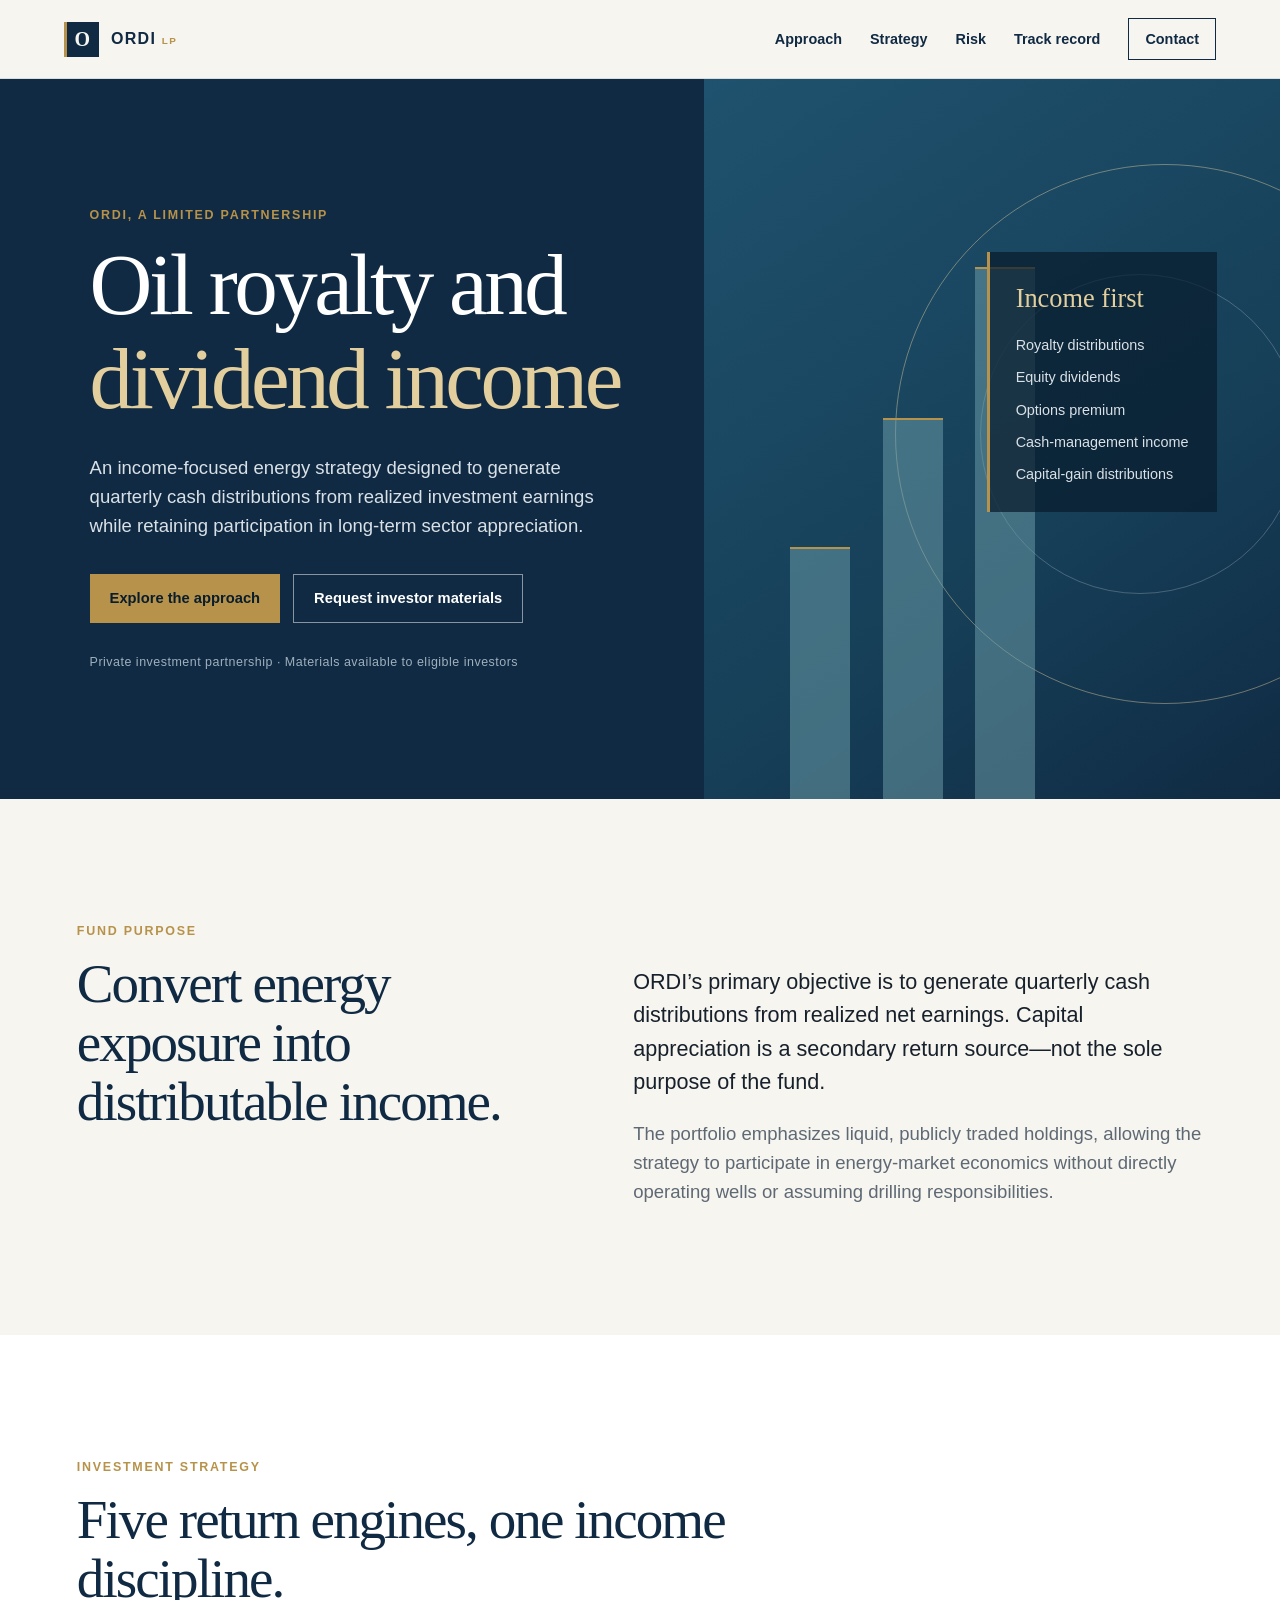
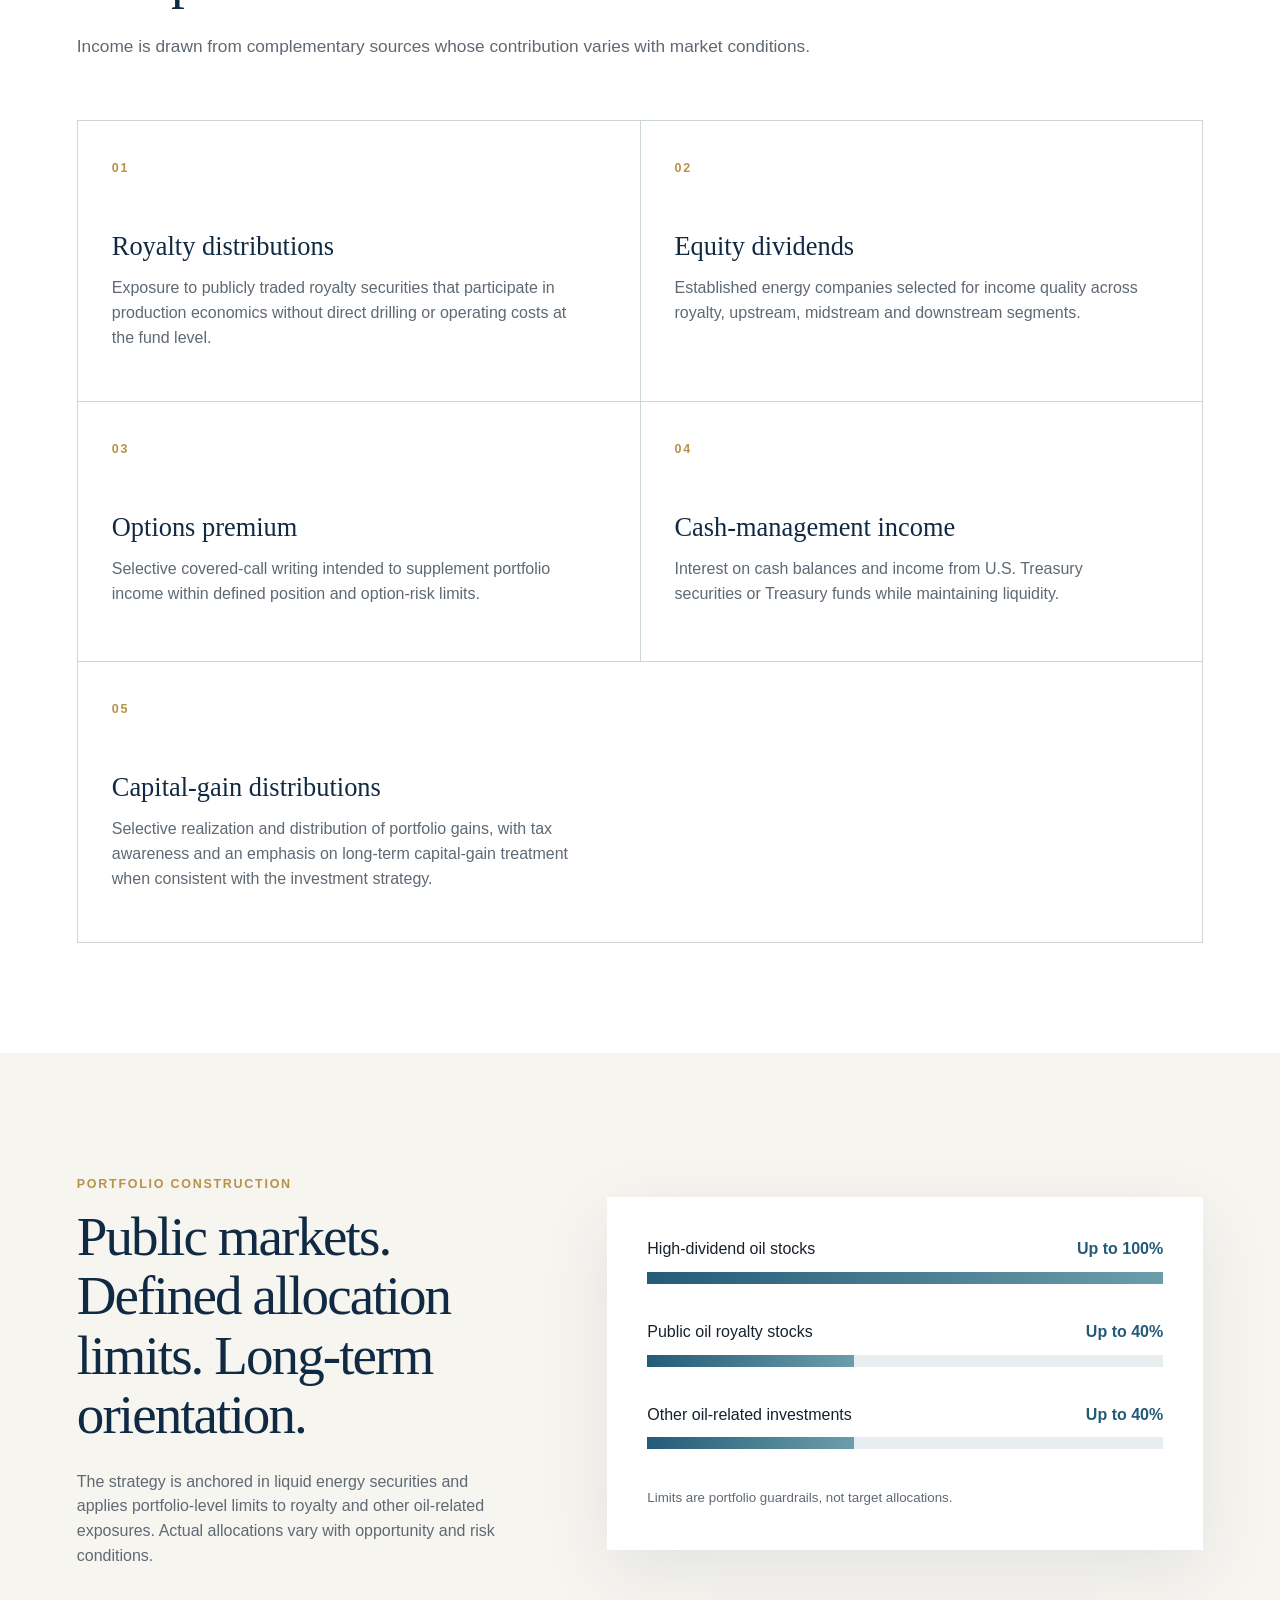
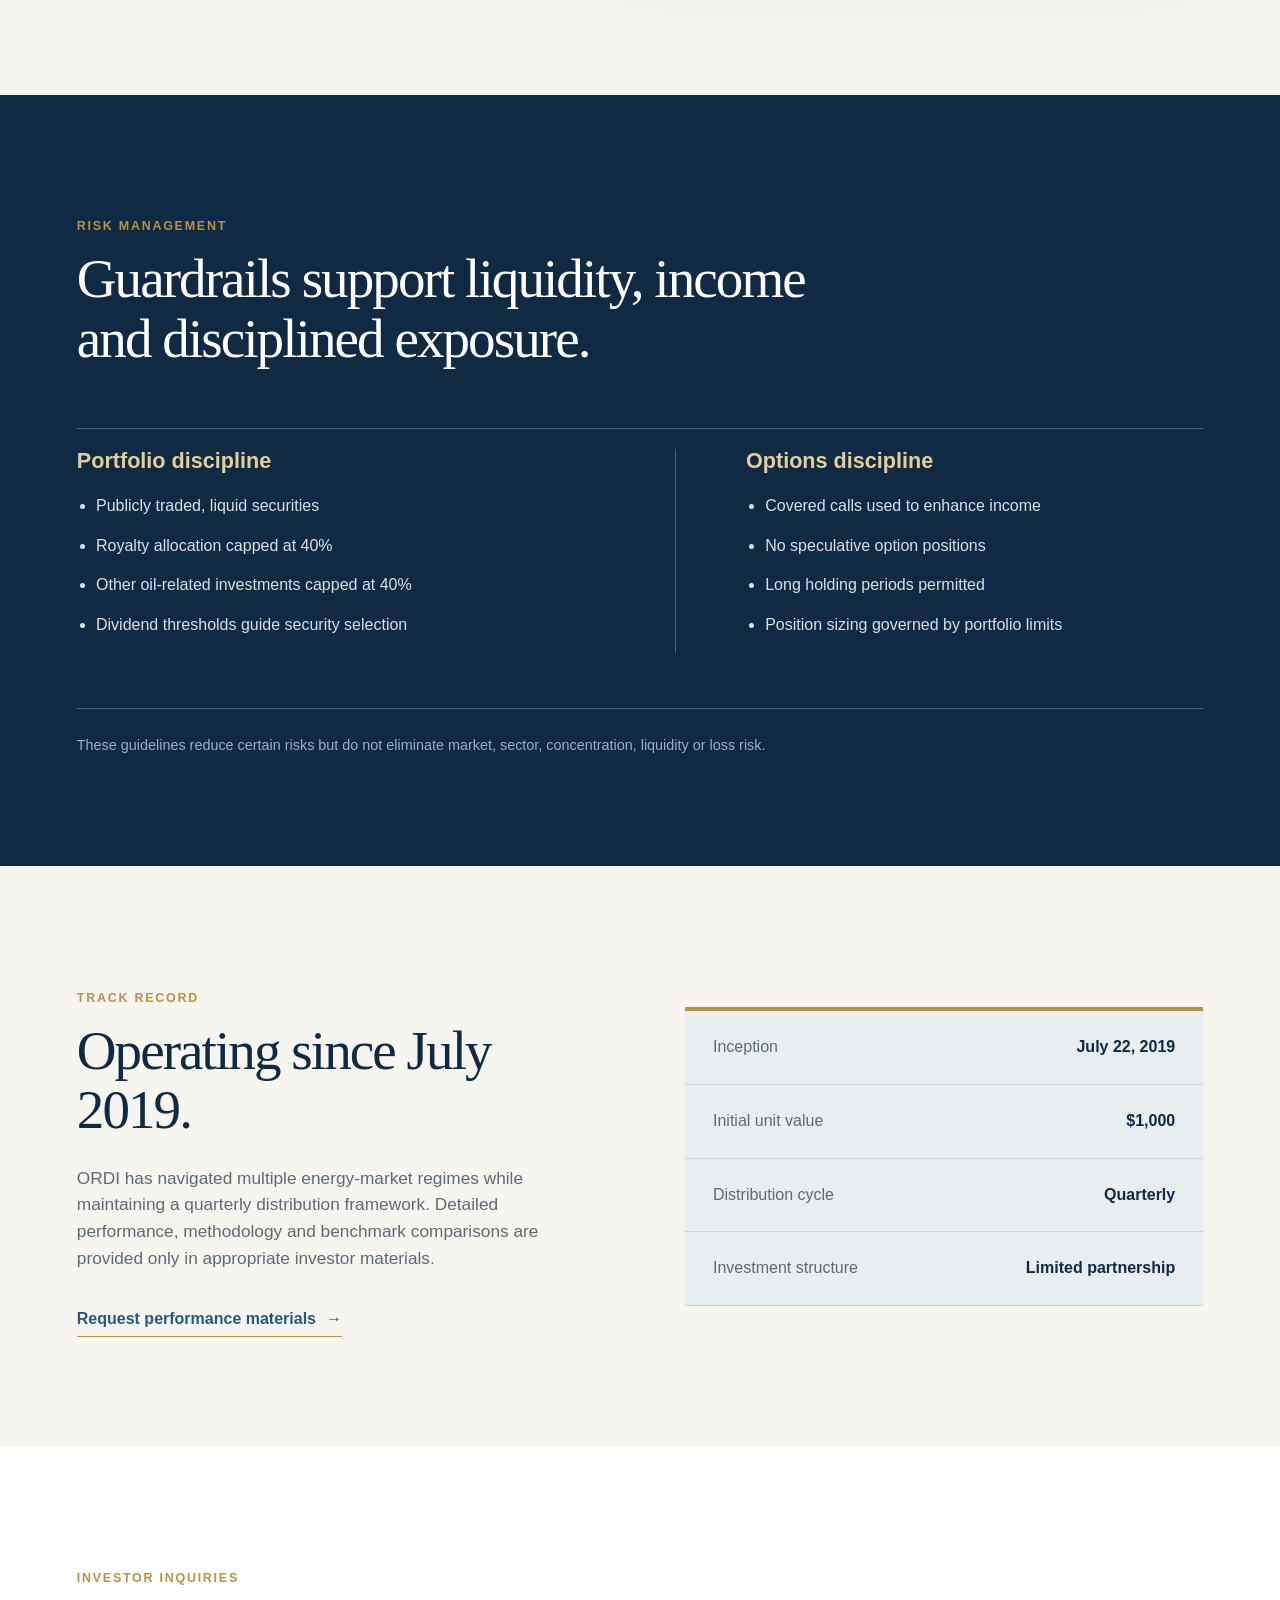
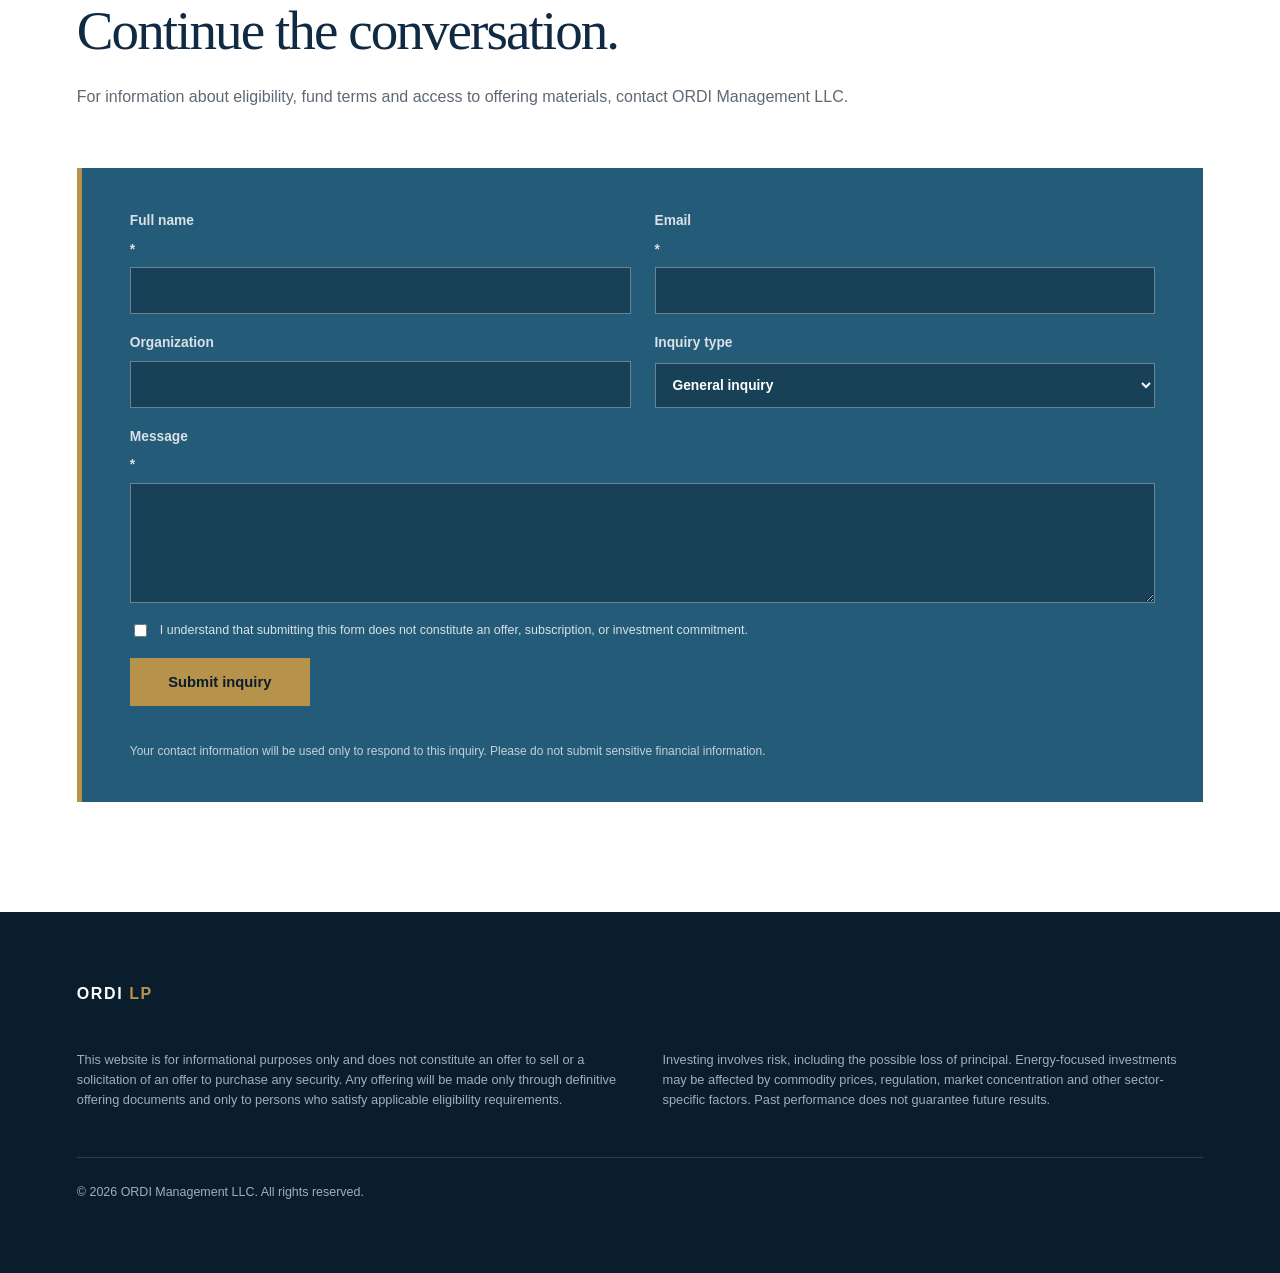
==== commit f5611ec0: "Iteration v0.2 Updates by ChatGPT from Presentation v0.2." ====
--- a/index.html
+++ b/index.html
@@ -52,6 +52,7 @@
           <span>Equity dividends</span>
           <span>Options premium</span>
           <span>Cash-management income</span>
+          <span>Capital-gain distributions</span>
         </div>
       </div>
     </section>
@@ -70,7 +71,7 @@
     <section class="strategy-section" id="strategy">
       <div class="section-heading">
         <p class="section-label">Investment strategy</p>
-        <h2>Four return engines, one income discipline.</h2>
+        <h2>Five return engines, one income discipline.</h2>
         <p>Income is drawn from complementary sources whose contribution varies with market conditions.</p>
       </div>
       <div class="strategy-grid">
@@ -93,6 +94,11 @@
           <span class="number">04</span>
           <h3>Cash-management income</h3>
           <p>Interest on cash balances and income from U.S. Treasury securities or Treasury funds while maintaining liquidity.</p>
+        </article>
+        <article class="strategy-wide">
+          <span class="number">05</span>
+          <h3>Capital-gain distributions</h3>
+          <p>Selective realization and distribution of portfolio gains, with tax awareness and an emphasis on long-term capital-gain treatment when consistent with the investment strategy.</p>
         </article>
       </div>
     </section>
@@ -187,7 +193,7 @@
             <option>Request performance materials</option>
           </select>
         </label>
-        <label>Message <span aria-hidden="true">*</span><textarea name="message" rows="5" required maxlength="3000"></textarea></label>
+        <label class="full-field">Message <span aria-hidden="true">*</span><textarea name="message" rows="4" required maxlength="3000"></textarea></label>
         <label class="consent"><input type="checkbox" required> <span>I understand that submitting this form does not constitute an offer, subscription, or investment commitment.</span></label>
         <button class="button primary" type="submit">Submit inquiry</button>
         <p class="form-status" id="form-status" role="status" aria-live="polite"></p>
--- a/styles.css
+++ b/styles.css
@@ -65,6 +65,7 @@
 .section-heading > p:last-child { color: var(--muted); font-size: 1.08rem; }
 .strategy-grid { display: grid; grid-template-columns: repeat(2, 1fr); border-top: 1px solid var(--line); border-left: 1px solid var(--line); }
 .strategy-grid article { min-height: 260px; padding: 34px; border-right: 1px solid var(--line); border-bottom: 1px solid var(--line); }
+.strategy-grid .strategy-wide { grid-column: 1 / -1; min-height: 220px; }
 .number { color: var(--gold); font-size: .78rem; font-weight: 800; letter-spacing: .14em; }
 .strategy-grid h3 { margin: 52px 0 14px; color: var(--navy); font-family: Georgia, serif; font-size: 1.65rem; font-weight: 400; }
 .strategy-grid p { max-width: 470px; color: var(--muted); }
@@ -92,18 +93,20 @@
 .track-facts div { display: flex; justify-content: space-between; gap: 30px; padding: 24px 28px; border-bottom: 1px solid var(--line); }
 .track-facts dt { color: var(--muted); }
 .track-facts dd { margin: 0; color: var(--navy); font-weight: 750; text-align: right; }
-.contact-section { display: grid; grid-template-columns: 1.2fr .8fr; gap: 90px; background: var(--white); }
+.contact-section { display: grid; grid-template-columns: 1fr; gap: 42px; background: var(--white); }
+.contact-section > div:first-child { max-width: 780px; }
 .contact-section > div:first-child > p:last-child { color: var(--muted); }
-.inquiry-form { position: relative; display: grid; gap: 18px; padding: 40px; background: var(--blue); color: var(--white); border-left: 5px solid var(--gold); }
+.inquiry-form { position: relative; display: grid; grid-template-columns: 1fr 1fr; gap: 18px 24px; padding: 42px 48px; background: var(--blue); color: var(--white); border-left: 5px solid var(--gold); }
 .inquiry-form label { display: grid; gap: 7px; color: #d9e1e7; font-size: .86rem; font-weight: 650; }
 .inquiry-form input, .inquiry-form select, .inquiry-form textarea { width: 100%; border: 1px solid rgba(255,255,255,.35); border-radius: 0; background: rgba(9,29,45,.42); color: var(--white); padding: 12px 13px; font: inherit; }
 .inquiry-form input:focus, .inquiry-form select:focus, .inquiry-form textarea:focus { outline: 2px solid var(--gold-light); outline-offset: 1px; }
 .inquiry-form textarea { resize: vertical; min-height: 120px; }
 .inquiry-form select option { color: var(--ink); background: var(--white); }
-.form-row { display: grid; grid-template-columns: 1fr 1fr; gap: 16px; }
+.form-row { grid-column: 1 / -1; display: grid; grid-template-columns: 1fr 1fr; gap: 24px; }
+.full-field, .inquiry-form .consent, .form-status, .form-note { grid-column: 1 / -1; }
 .inquiry-form .consent { display: flex; align-items: flex-start; gap: 10px; font-size: .78rem; font-weight: 400; }
 .inquiry-form .consent input { width: auto; margin-top: 3px; }
-.inquiry-form .button { border: 0; cursor: pointer; }
+.inquiry-form .button { width: fit-content; min-width: 180px; border: 0; cursor: pointer; }
 .form-note, .form-status { margin: 0; color: #c5d1d8; font-size: .75rem; }
 .form-status:not(:empty) { padding: 10px 12px; border-left: 2px solid var(--gold-light); }
 .honeypot { position: absolute !important; left: -10000px !important; width: 1px !important; height: 1px !important; overflow: hidden !important; }
@@ -132,6 +135,7 @@
   .hero-intro { font-size: 1rem; }
   .hero-actions { flex-direction: column; align-items: stretch; }
   .strategy-grid, .risk-columns, .disclosure { grid-template-columns: 1fr; }
+  .strategy-grid .strategy-wide { grid-column: auto; }
   .strategy-grid article { min-height: auto; }
   .risk-columns { gap: 25px; }
   .risk-columns > div + div { padding: 25px 0 0; border-left: 0; border-top: 1px solid rgba(255,255,255,.25); }
@@ -139,7 +143,8 @@
   .track-facts div { flex-direction: column; gap: 3px; }
   .track-facts dd { text-align: left; }
   .form-row { grid-template-columns: 1fr; }
-  .inquiry-form { padding: 28px 22px; }
+  .inquiry-form { grid-template-columns: 1fr; padding: 28px 22px; }
+  .form-row, .full-field, .inquiry-form .consent, .form-status, .form-note { grid-column: auto; }
 }
 
 @media (prefers-reduced-motion: reduce) {
